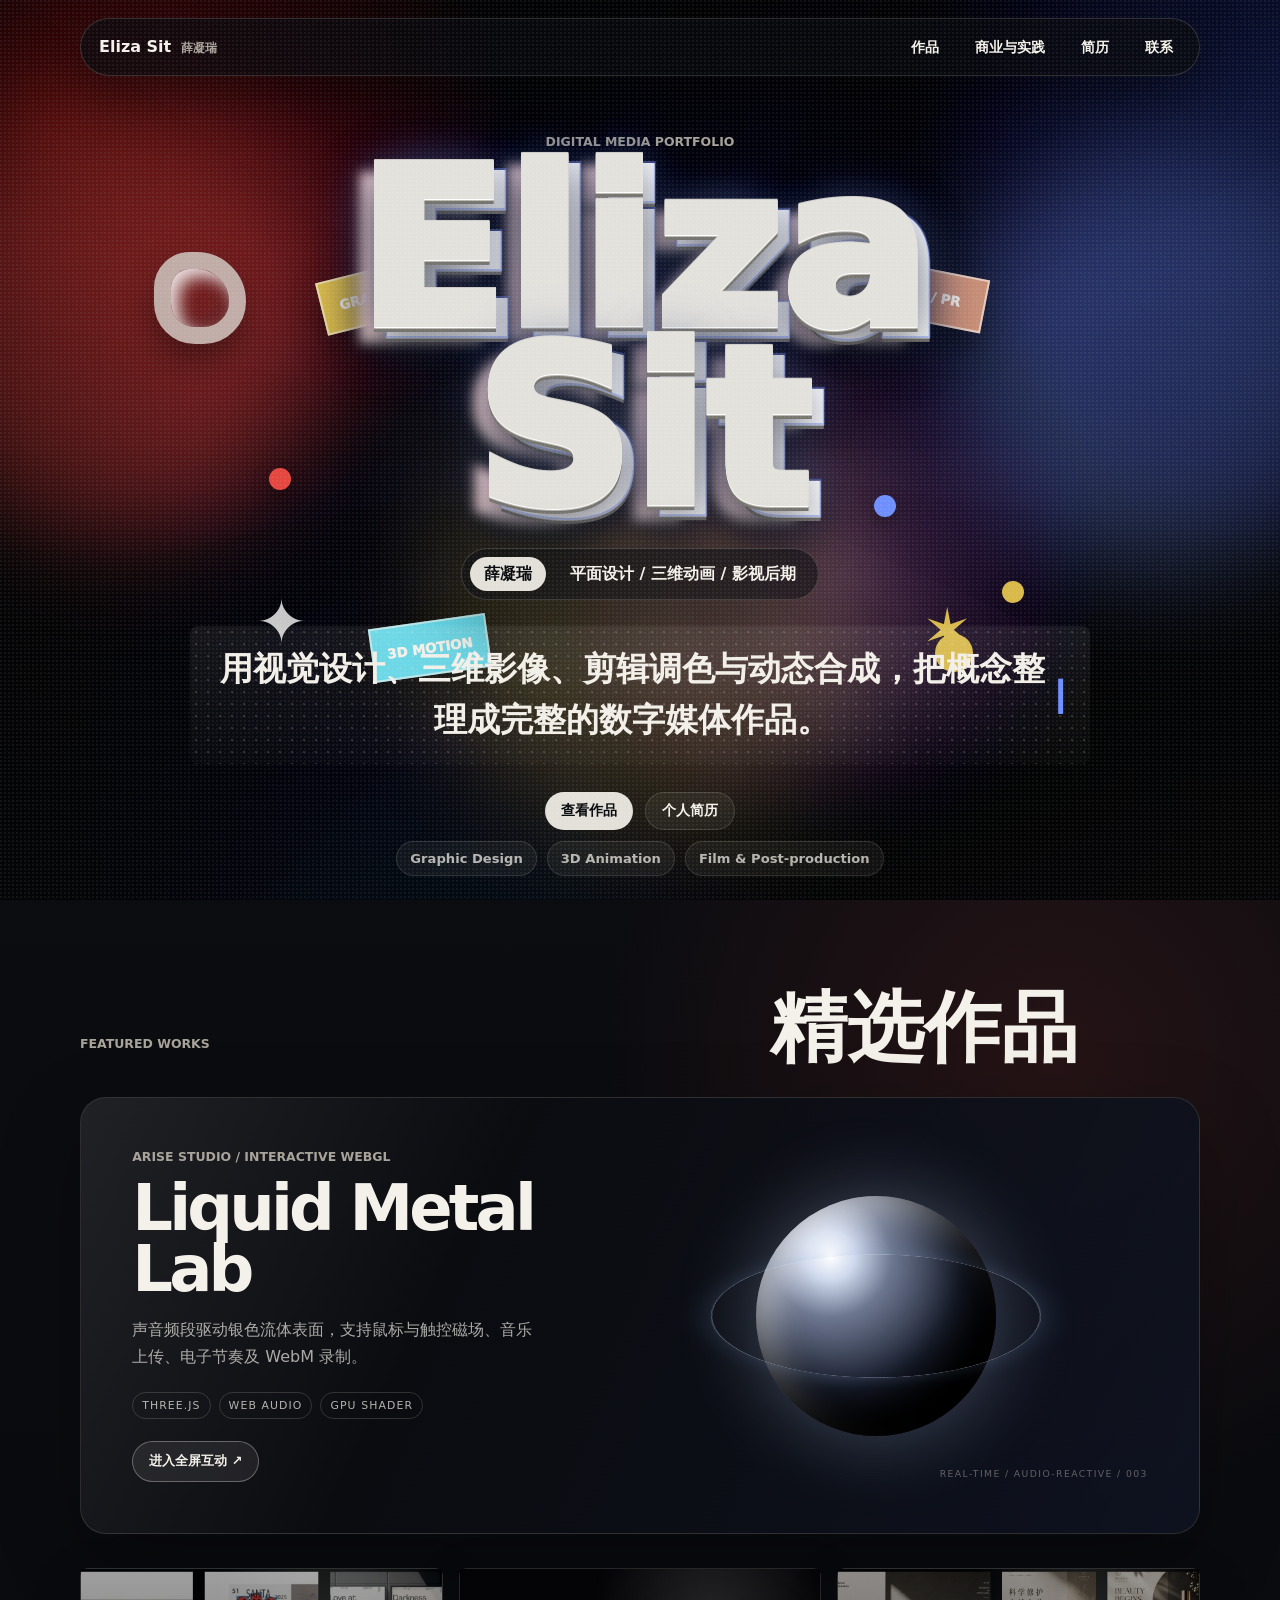
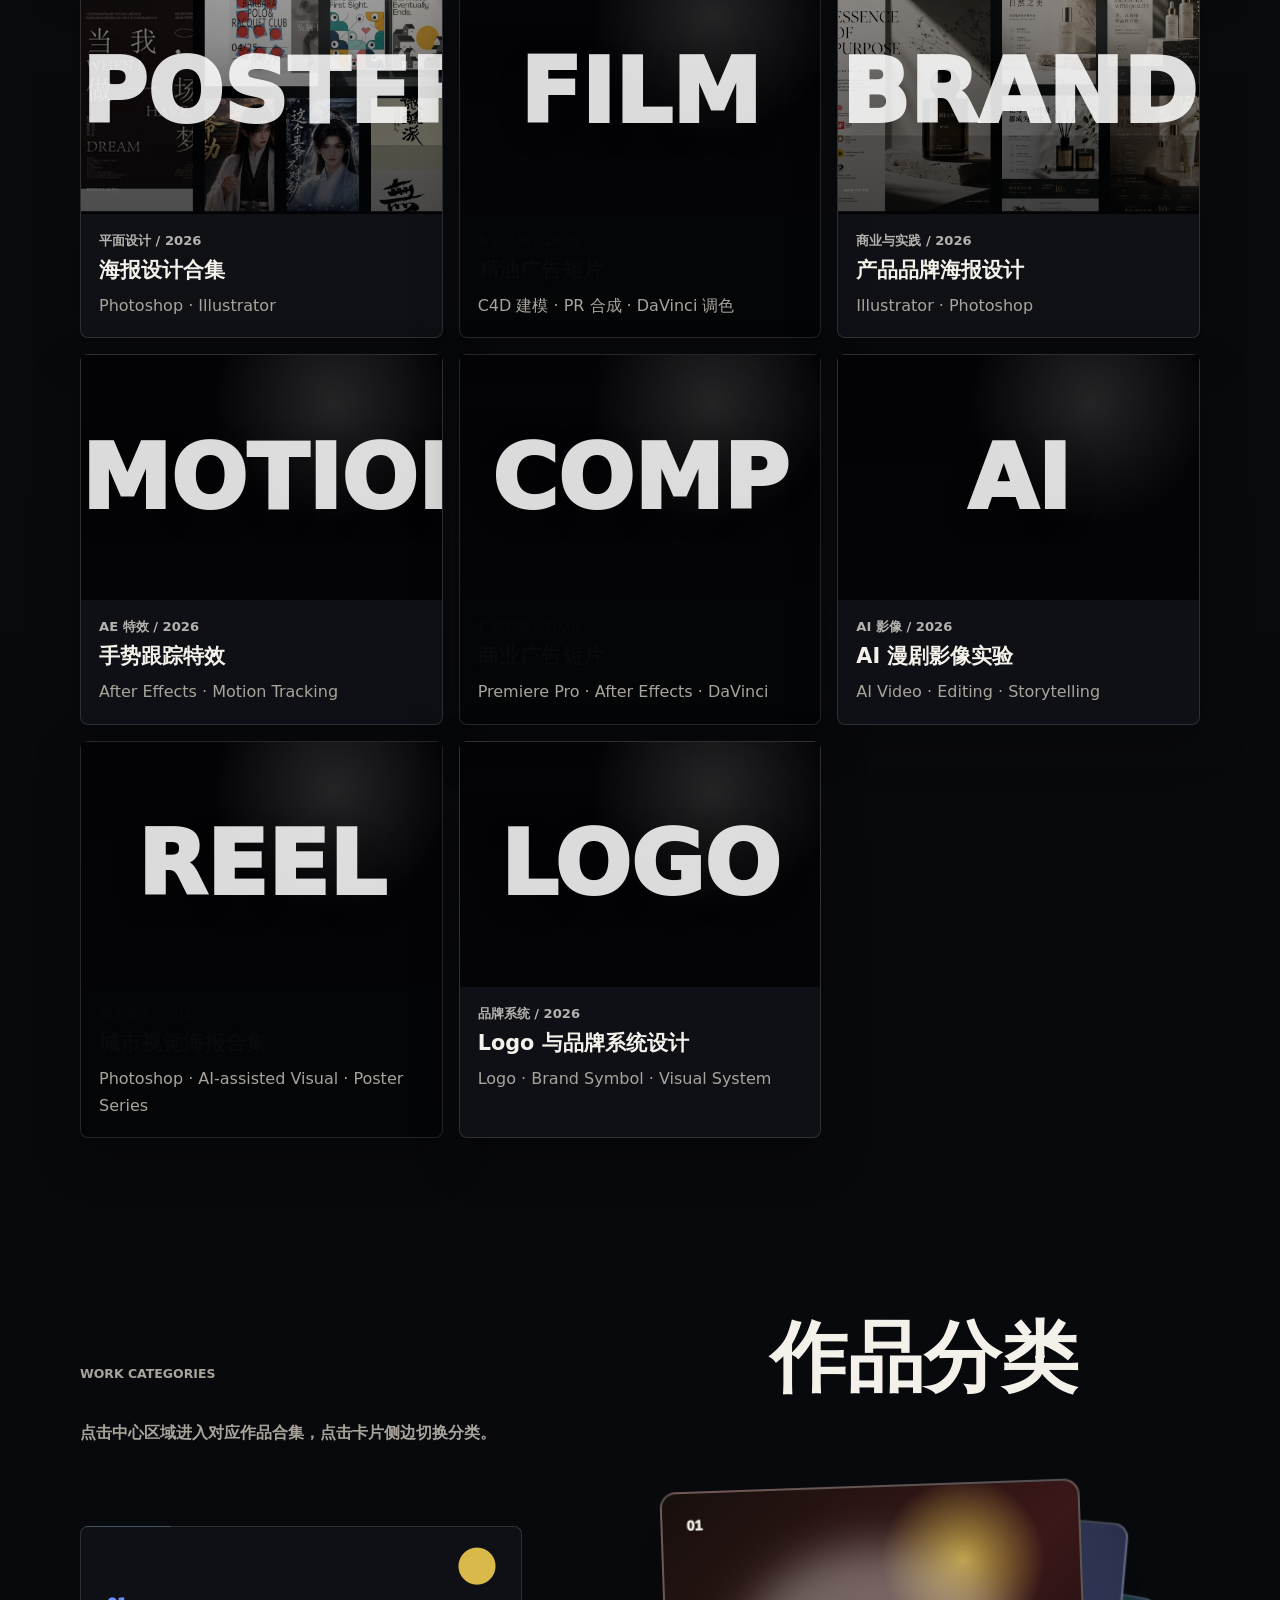
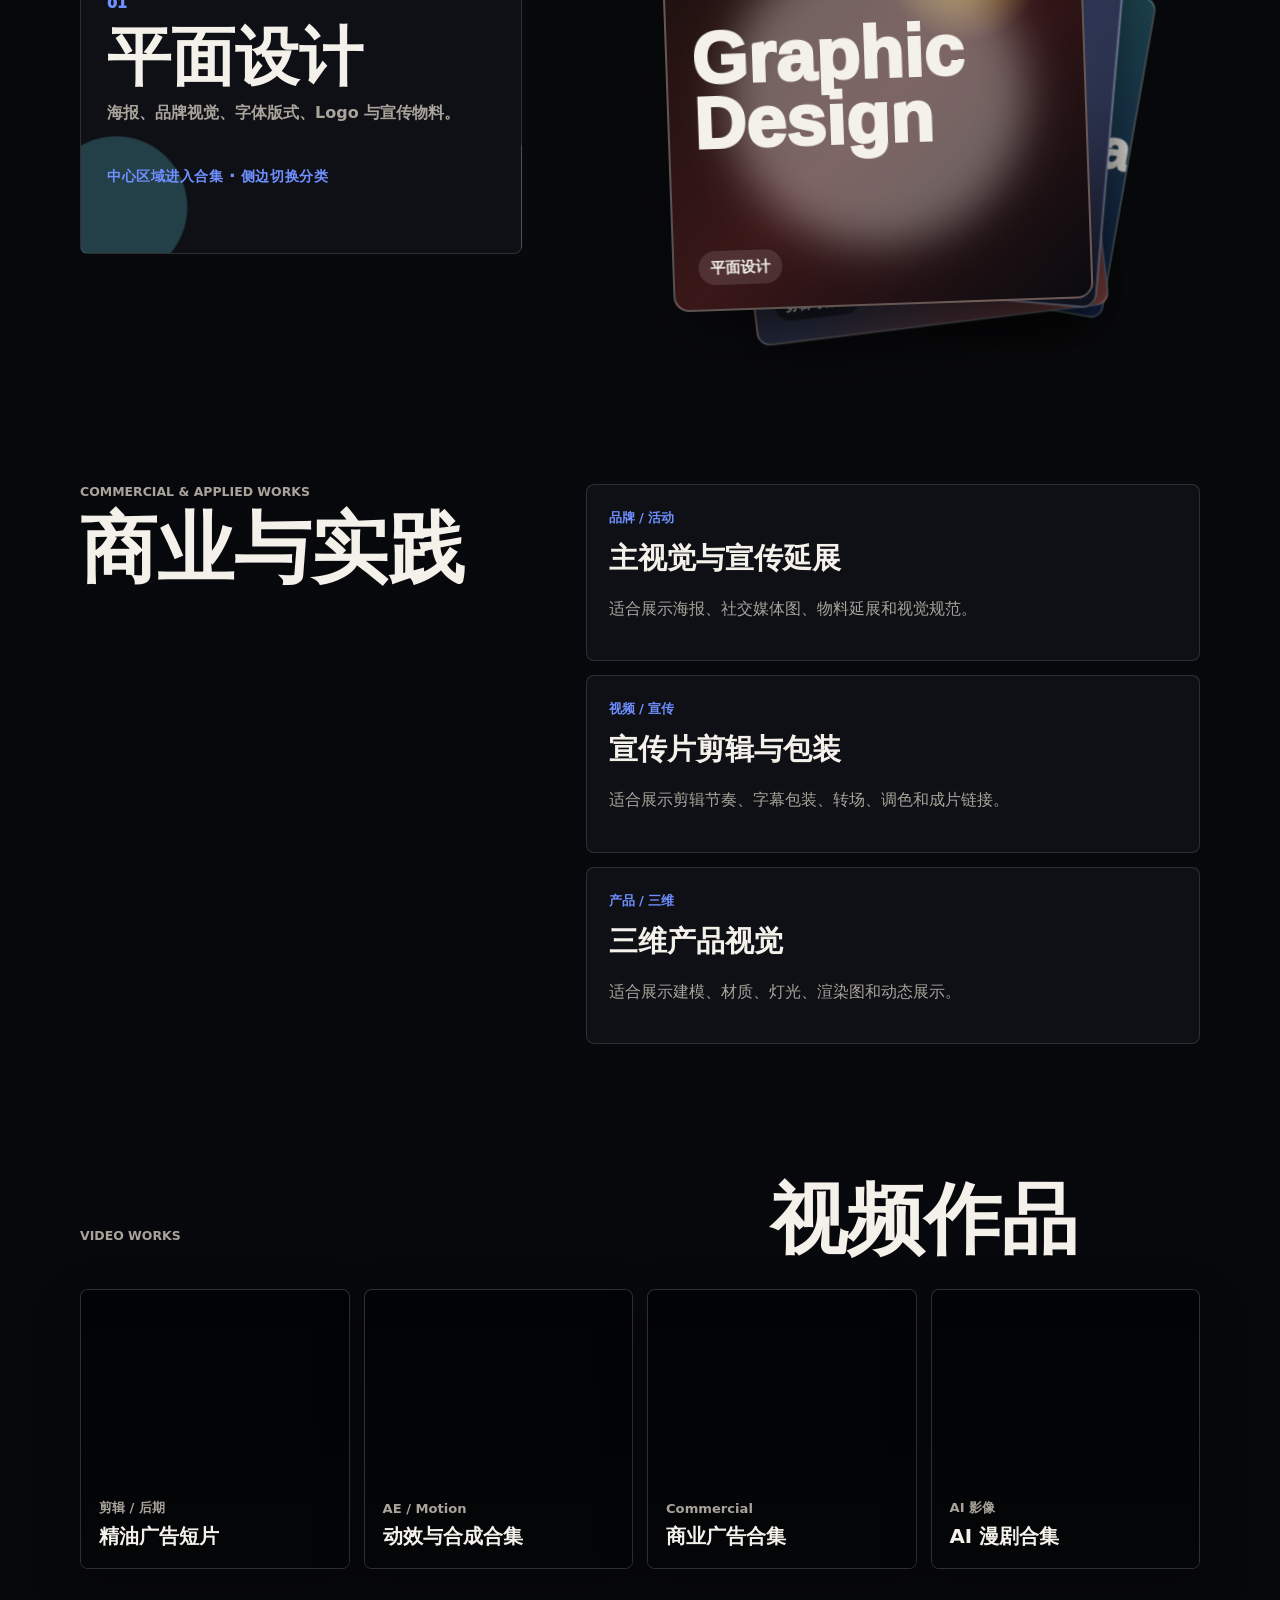
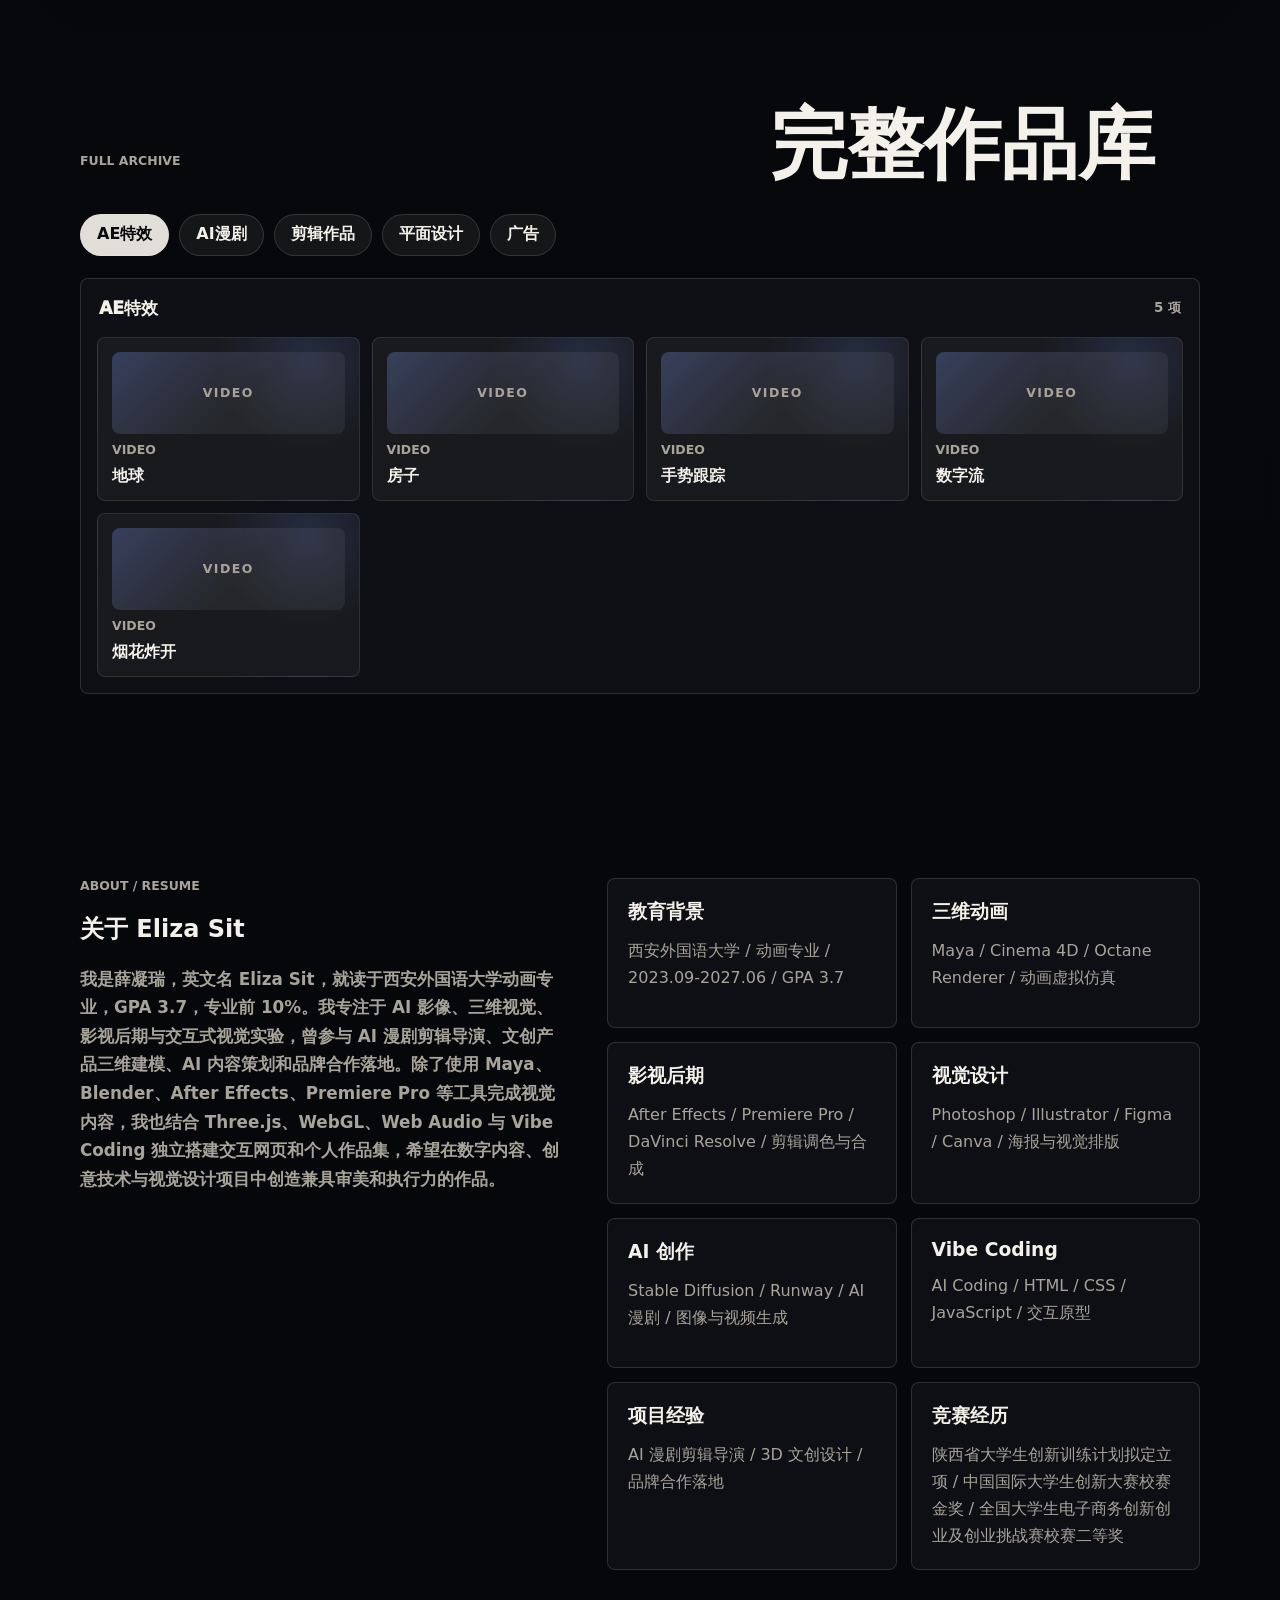
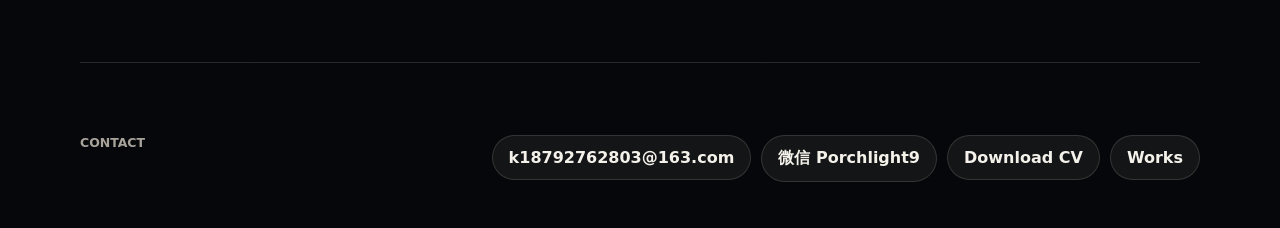
==== index.html @ 0b318598 "Upload original portfolio website" ====
<!doctype html>
<html lang="zh-CN">
  <head>
    <meta charset="UTF-8" />
    <meta name="viewport" content="width=device-width, initial-scale=1.0" />
    <title>Eliza Sit | 薛凝瑞作品集</title>
    <meta
      name="description"
      content="Eliza Sit 薛凝瑞的数字媒体作品集，涵盖平面设计、三维动画、影视制作与后期、商业与实践项目。"
    />
    <link rel="stylesheet" href="styles.css" />
  </head>
  <body>
    <div class="page-noise" aria-hidden="true"></div>
    <header class="site-header">
      <a class="brand" href="#top" aria-label="Eliza Sit 首页">
        <span>Eliza Sit</span>
        <small>薛凝瑞</small>
      </a>
      <nav class="site-nav" aria-label="主导航">
        <a href="#works">作品</a>
        <a href="#practice">商业与实践</a>
        <a href="#resume">简历</a>
        <a href="#contact">联系</a>
      </nav>
    </header>

    <main id="top">
      <section class="hero" aria-labelledby="hero-title">
        <div class="hero-bg" aria-hidden="true">
          <div class="grainient-cover"></div>
          <span class="blur-ball ball-a"></span>
          <span class="blur-ball ball-b"></span>
          <span class="blur-ball ball-c"></span>
        </div>

        <div class="hero-copy">
          <p class="eyebrow">Digital Media Portfolio</p>
          <h1 id="hero-title" class="floating-name" data-text="Eliza Sit">Eliza Sit</h1>
          <div class="name-strip">
            <span>薛凝瑞</span>
            <span>平面设计 / 三维动画 / 影视后期</span>
          </div>
          <div
            class="hero-statement text-type"
            data-text="用视觉设计、三维影像、剪辑调色与动态合成，把概念整理成完整的数字媒体作品。"
            aria-label="用视觉设计、三维影像、剪辑调色与动态合成，把概念整理成完整的数字媒体作品。"
          >
            <span class="text-type__content"></span>
            <span class="text-type__cursor" aria-hidden="true">|</span>
          </div>
          <div class="hero-actions">
            <a class="button primary" href="#works">查看作品</a>
            <a class="button ghost" href="#resume">个人简历</a>
          </div>
        </div>

        <div class="sticker-stage" aria-hidden="true">
          <span class="sticker sticker-card sticker-yellow">GRAPHIC</span>
          <span class="sticker sticker-card sticker-peach">AE / PR</span>
          <span class="sticker sticker-card sticker-cyan">3D MOTION</span>
          <span class="sticker dot dot-red"></span>
          <span class="sticker dot dot-blue"></span>
          <span class="sticker dot dot-yellow"></span>
          <span class="sticker star star-one">✦</span>
          <span class="sticker star star-two">✶</span>
          <span class="sticker chrome-loop"></span>
        </div>

        <div class="hero-meta">
          <span>Graphic Design</span>
          <span>3D Animation</span>
          <span>Film & Post-production</span>
        </div>
      </section>

      <section class="section featured" id="works" aria-labelledby="featured-title">
        <div class="section-heading">
          <p class="eyebrow">Featured Works</p>
          <h2 id="featured-title">精选作品</h2>
        </div>

        <article class="liquid-metal-showcase" data-preview-type="iframe" data-preview-src="assets/experiments/arise-liquid-metal-v03-audio-fixed.html" data-preview-title="Liquid Metal Lab · 液态金属动态实验">
          <div class="liquid-metal-copy">
            <p class="eyebrow">Arise Studio / Interactive WebGL</p>
            <h3>Liquid Metal Lab</h3>
            <p>声音频段驱动银色流体表面，支持鼠标与触控磁场、音乐上传、电子节奏及 WebM 录制。</p>
            <div class="liquid-metal-tags"><span>Three.js</span><span>Web Audio</span><span>GPU Shader</span></div>
            <button type="button">进入全屏互动 <span aria-hidden="true">↗</span></button>
          </div>
          <div class="liquid-metal-art" aria-hidden="true">
            <span class="liquid-metal-orb"></span>
            <span class="liquid-metal-ring"></span>
            <small>REAL-TIME / AUDIO-REACTIVE / 003</small>
          </div>
        </article>

        <div class="work-grid">
          <article class="work-card" data-preview-type="collection" data-collection="posterHighlights" data-preview-title="海报设计合集">
            <div class="work-visual visual-poster project-shot">
              <img src="assets/works/featured-poster-mosaic.webp" alt="海报设计合集作品封面" loading="lazy" decoding="async" />
              <span>POSTER</span>
            </div>
            <div class="work-info">
              <p>平面设计 / 2026</p>
              <h3>海报设计合集</h3>
              <span>Photoshop · Illustrator</span>
            </div>
          </article>

          <article class="work-card dark" data-preview-type="collection" data-collection="editing" data-preview-title="剪辑作品合集">
            <div class="work-visual visual-film project-shot">
              <video data-src="assets/works/essential-oil-ad.mp4" muted loop playsinline preload="none"></video>
              <span>FILM</span>
            </div>
            <div class="work-info">
              <p>影视后期 / 2026</p>
              <h3>精油广告短片</h3>
              <span>C4D 建模 · PR 合成 · DaVinci 调色</span>
            </div>
          </article>

          <article class="work-card" data-preview-type="collection" data-collection="brandPosterHighlights" data-preview-title="产品品牌海报设计">
            <div class="work-visual visual-brand project-shot">
              <img src="assets/works/featured-brand-mosaic.webp" alt="产品品牌海报作品封面" loading="lazy" decoding="async" />
              <span>BRAND</span>
            </div>
            <div class="work-info">
              <p>商业与实践 / 2026</p>
              <h3>产品品牌海报设计</h3>
              <span>Illustrator · Photoshop</span>
            </div>
          </article>

          <article class="work-card" data-preview-type="collection" data-collection="ae" data-preview-title="AE 特效合集">
            <div class="work-visual visual-motion project-shot">
              <video data-src="assets/works/ae-tracking.mp4" muted loop playsinline preload="none"></video>
              <span>MOTION</span>
            </div>
            <div class="work-info">
              <p>AE 特效 / 2026</p>
              <h3>手势跟踪特效</h3>
              <span>After Effects · Motion Tracking</span>
            </div>
          </article>

          <article class="work-card dark" data-preview-type="collection" data-collection="commercial" data-preview-title="广告视频合集">
            <div class="work-visual visual-comp project-shot">
              <video data-src="assets/works/commercial-candle.mp4" data-load="hover" muted loop playsinline preload="none"></video>
              <span>COMP</span>
            </div>
            <div class="work-info">
              <p>广告视频 / 2026</p>
              <h3>商业广告短片</h3>
              <span>Premiere Pro · After Effects · DaVinci</span>
            </div>
          </article>

          <article class="work-card" data-preview-type="collection" data-collection="aiDrama" data-preview-title="AI 漫剧合集">
            <div class="work-visual visual-ai project-shot">
              <video data-src="assets/works/ai-drama-cat.mp4" data-load="hover" muted loop playsinline preload="none"></video>
              <span>AI</span>
            </div>
            <div class="work-info">
              <p>AI 影像 / 2026</p>
              <h3>AI 漫剧影像实验</h3>
              <span>AI Video · Editing · Storytelling</span>
            </div>
          </article>

          <article class="work-card dark" data-preview-type="collection" data-collection="cityPosterHighlights" data-preview-title="城市视觉海报合集">
            <div class="work-visual visual-showreel project-shot">
              <img src="assets/works/featured-city-mosaic.webp" alt="城市视觉海报作品封面" loading="lazy" decoding="async" />
              <span>REEL</span>
            </div>
            <div class="work-info">
              <p>城市视觉 / 2026</p>
              <h3>城市视觉海报合集</h3>
              <span>Photoshop · AI-assisted Visual · Poster Series</span>
            </div>
          </article>

          <article class="work-card" data-preview-type="collection" data-collection="logoBrandHighlights" data-preview-title="Logo 与品牌系统设计">
            <div class="work-visual visual-code project-shot">
              <img src="assets/works/featured-logo-mosaic.webp" alt="Logo 与品牌系统设计作品封面" loading="lazy" decoding="async" />
              <span>LOGO</span>
            </div>
            <div class="work-info">
              <p>品牌系统 / 2026</p>
              <h3>Logo 与品牌系统设计</h3>
              <span>Logo · Brand Symbol · Visual System</span>
            </div>
          </article>
        </div>
      </section>

      <section class="section categories stack-section" aria-labelledby="category-title">
        <div class="section-heading stack-heading">
          <p class="eyebrow">Work Categories</p>
          <h2 id="category-title">作品分类</h2>
          <p>点击中心区域进入对应作品合集，点击卡片侧边切换分类。</p>
        </div>

        <div class="category-stack-wrap">
          <div class="category-copy" aria-live="polite">
            <span id="category-index">01</span>
            <h3 id="category-name">平面设计</h3>
            <p id="category-desc">海报、品牌视觉、字体版式、宣传物料。</p>
            <span class="category-action-note">中心区域进入合集 · 侧边切换分类</span>
          </div>

          <div class="stack-container" aria-label="作品分类卡片，点击切换">
            <button class="stack-card stack-graphic is-top" type="button" data-index="0">
              <span>01</span>
              <strong>Graphic Design</strong>
              <small>平面设计</small>
            </button>
            <button class="stack-card stack-3d" type="button" data-index="1">
              <span>02</span>
              <strong>AI Drama</strong>
              <small>AI 漫剧</small>
            </button>
            <button class="stack-card stack-film" type="button" data-index="2">
              <span>03</span>
              <strong>Editing & AE</strong>
              <small>剪辑与特效</small>
            </button>
            <button class="stack-card stack-integrated" type="button" data-index="3">
              <span>04</span>
              <strong>Commercial</strong>
              <small>广告视频</small>
            </button>
          </div>
        </div>
      </section>

      <section class="section split-section" id="practice" aria-labelledby="practice-title">
        <div class="section-heading sticky-heading">
          <p class="eyebrow">Commercial & Applied Works</p>
          <h2 id="practice-title">商业与实践</h2>
        </div>

        <div class="timeline">
          <article>
            <span>品牌 / 活动</span>
            <h3>主视觉与宣传延展</h3>
            <p>适合展示海报、社交媒体图、物料延展和视觉规范。</p>
          </article>
          <article>
            <span>视频 / 宣传</span>
            <h3>宣传片剪辑与包装</h3>
            <p>适合展示剪辑节奏、字幕包装、转场、调色和成片链接。</p>
          </article>
          <article>
            <span>产品 / 三维</span>
            <h3>三维产品视觉</h3>
            <p>适合展示建模、材质、灯光、渲染图和动态展示。</p>
          </article>
        </div>
      </section>

      <section class="section video-works" aria-labelledby="video-title">
        <div class="section-heading">
          <p class="eyebrow">Video Works</p>
          <h2 id="video-title">视频作品</h2>
        </div>

        <div class="video-grid">
          <article class="video-card" data-preview-type="collection" data-collection="editing" data-preview-title="剪辑作品合集">
            <video data-src="assets/works/essential-oil-ad.mp4" muted loop playsinline preload="none"></video>
            <div>
              <span>剪辑 / 后期</span>
              <h3>精油广告短片</h3>
            </div>
          </article>
          <article class="video-card" data-preview-type="collection" data-collection="ae" data-preview-title="AE 特效合集">
            <video data-src="assets/works/ae-tracking.mp4" muted loop playsinline preload="none"></video>
            <div>
              <span>AE / Motion</span>
              <h3>动效与合成合集</h3>
            </div>
          </article>
          <article class="video-card" data-preview-type="collection" data-collection="commercial" data-preview-title="广告视频合集">
            <video data-src="assets/works/commercial-candle.mp4" data-load="hover" muted loop playsinline preload="none"></video>
            <div>
              <span>Commercial</span>
              <h3>商业广告合集</h3>
            </div>
          </article>
          <article class="video-card" data-preview-type="collection" data-collection="aiDrama" data-preview-title="AI 漫剧合集">
            <video data-src="assets/works/ai-drama-cat.mp4" data-load="hover" muted loop playsinline preload="none"></video>
            <div>
              <span>AI 影像</span>
              <h3>AI 漫剧合集</h3>
            </div>
          </article>
        </div>
      </section>

      <section class="section library-section" id="library" aria-labelledby="library-title">
        <div class="section-heading">
          <p class="eyebrow">Full Archive</p>
          <h2 id="library-title">完整作品库</h2>
        </div>

        <div class="library-tabs" aria-label="作品库分类"></div>
        <div class="library-groups"></div>
      </section>

      <section class="section about-resume" id="resume" aria-labelledby="resume-title">
        <div>
          <p class="eyebrow">About / Resume</p>
          <h2 id="resume-title">关于 Eliza Sit</h2>
          <p class="about-text">
            我是薛凝瑞，英文名 Eliza Sit，就读于西安外国语大学动画专业，GPA 3.7，专业前 10%。我专注于 AI 影像、三维视觉、影视后期与交互式视觉实验，曾参与 AI 漫剧剪辑导演、文创产品三维建模、AI 内容策划和品牌合作落地。除了使用 Maya、Blender、After Effects、Premiere Pro 等工具完成视觉内容，我也结合 Three.js、WebGL、Web Audio 与 Vibe Coding 独立搭建交互网页和个人作品集，希望在数字内容、创意技术与视觉设计项目中创造兼具审美和执行力的作品。
          </p>
        </div>

        <div class="skill-board">
          <div>
            <h3>教育背景</h3>
            <p>西安外国语大学 / 动画专业 / 2023.09-2027.06 / GPA 3.7</p>
          </div>
          <div>
            <h3>三维动画</h3>
            <p>Maya / Cinema 4D / Octane Renderer / 动画虚拟仿真</p>
          </div>
          <div>
            <h3>影视后期</h3>
            <p>After Effects / Premiere Pro / DaVinci Resolve / 剪辑调色与合成</p>
          </div>
          <div>
            <h3>视觉设计</h3>
            <p>Photoshop / Illustrator / Figma / Canva / 海报与视觉排版</p>
          </div>
          <div>
            <h3>AI 创作</h3>
            <p>Stable Diffusion / Runway / AI 漫剧 / 图像与视频生成</p>
          </div>
          <div>
            <h3>Vibe Coding</h3>
            <p>AI Coding / HTML / CSS / JavaScript / 交互原型</p>
          </div>
          <div>
            <h3>项目经验</h3>
            <p>AI 漫剧剪辑导演 / 3D 文创设计 / 品牌合作落地</p>
          </div>
          <div>
            <h3>竞赛经历</h3>
            <p>陕西省大学生创新训练计划拟定立项 / 中国国际大学生创新大赛校赛金奖 / 全国大学生电子商务创新创业及创业挑战赛校赛二等奖</p>
          </div>
        </div>
      </section>
    </main>

    <footer class="site-footer" id="contact">
      <div>
        <p class="eyebrow">Contact</p>
      </div>
      <div class="footer-links">
        <a href="mailto:k18792762803@163.com">k18792762803@163.com</a>
        <a href="javascript:void(0)" aria-label="微信号 Porchlight9">微信 Porchlight9</a>
        <a href="薛凝瑞-新版简历-2026.pdf" target="_blank" rel="noopener">Download CV</a>
        <a href="#works">Works</a>
      </div>
    </footer>

    <div class="preview-modal" aria-hidden="true">
      <button class="preview-close" type="button" aria-label="关闭预览">×</button>
      <div class="preview-shell">
        <div class="preview-heading"><h2 class="preview-title"></h2><button class="preview-fullscreen" type="button" hidden>全屏互动</button></div>
        <div class="preview-body"></div>
      </div>
    </div>

    <script src="assets/works-library.js?v=20261014-5"></script>
    <script src="assets/components/liquid-metal-lab.js?v=20261015-1"></script>
    <script src="assets/graphic-library.js?v=20261014-5"></script>
    <script src="script.js?v=20261014-5"></script>
  </body>
</html>
---- styles.css ----
:root {
  --paper: #090a0d;
  --paper-soft: #12141a;
  --ink: #f4f1ea;
  --muted: #a9a49b;
  --line: rgba(244, 241, 234, 0.14);
  --red: #e4473f;
  --blue: #6f8fff;
  --yellow: #d8b94a;
  --cyan: #64d6e6;
  --peach: #c88f78;
  --dark: #050608;
  --radius: 8px;
  --panel: rgba(18, 20, 26, 0.72);
  --panel-strong: rgba(24, 27, 35, 0.92);
  --silver: #d8d5cf;
  --shadow: 0 24px 70px rgba(0, 0, 0, 0.42);
}

* {
  box-sizing: border-box;
}

html {
  scroll-behavior: smooth;
}

body {
  margin: 0;
  background:
    radial-gradient(circle at 20% 0%, rgba(111, 143, 255, 0.16), transparent 32rem),
    radial-gradient(circle at 82% 16%, rgba(228, 71, 63, 0.12), transparent 28rem),
    linear-gradient(180deg, #0d0e12 0%, #08090c 42%, #06070a 100%);
  color: var(--ink);
  font-family:
    Inter, ui-sans-serif, system-ui, -apple-system, BlinkMacSystemFont, "Segoe UI",
    "PingFang SC", "Microsoft YaHei", sans-serif;
  overflow-x: hidden;
}

a {
  color: inherit;
  text-decoration: none;
}

.page-noise {
  position: fixed;
  inset: 0;
  z-index: 50;
  pointer-events: none;
  opacity: 0.13;
  background-image:
    radial-gradient(circle at 20% 20%, rgba(255, 255, 255, 0.45) 0 1px, transparent 1px),
    radial-gradient(circle at 80% 30%, rgba(255, 255, 255, 0.16) 0 1px, transparent 1px);
  background-size: 4px 4px, 7px 7px;
  mix-blend-mode: screen;
}

.site-header {
  position: fixed;
  top: 18px;
  left: 50%;
  z-index: 40;
  display: flex;
  width: min(1120px, calc(100% - 32px));
  height: 58px;
  align-items: center;
  justify-content: space-between;
  padding: 8px 10px 8px 18px;
  border: 1px solid rgba(244, 241, 234, 0.16);
  border-radius: 999px;
  background: rgba(10, 11, 15, 0.74);
  box-shadow: 0 16px 52px rgba(0, 0, 0, 0.42);
  backdrop-filter: blur(18px);
  transform: translateX(-50%);
}

.brand {
  display: flex;
  align-items: baseline;
  gap: 10px;
  font-weight: 900;
}

.brand span {
  font-size: 1rem;
}

.brand small {
  color: var(--muted);
  font-size: 0.76rem;
  font-weight: 700;
}

.site-nav {
  display: flex;
  gap: 4px;
  align-items: center;
}

.site-nav a,
.button {
  border-radius: 999px;
  min-height: 38px;
  display: inline-flex;
  align-items: center;
  justify-content: center;
  padding: 0 16px;
  font-size: 0.9rem;
  font-weight: 800;
  transition:
    transform 180ms ease,
    background 180ms ease,
    color 180ms ease;
}

.site-nav a:hover {
  background: rgba(244, 241, 234, 0.92);
  color: #08090c;
  transform: translateY(-1px);
}

.hero {
  --grain-x: 50%;
  --grain-y: 50%;
  position: relative;
  min-height: 100svh;
  display: grid;
  place-items: center;
  padding: 128px 24px 64px;
  isolation: isolate;
}

.hero-bg {
  position: absolute;
  inset: 0;
  overflow: hidden;
  z-index: -2;
  background:
    radial-gradient(circle at 50% 44%, rgba(244, 241, 234, 0.1), transparent 30%),
    linear-gradient(115deg, rgba(18, 20, 26, 0.86), rgba(6, 7, 10, 0.96)),
    radial-gradient(circle at 50% 52%, rgba(111, 143, 255, 0.18), transparent 36%);
}

.hero-bg::after {
  content: "";
  position: absolute;
  inset: 0;
  z-index: 1;
  pointer-events: none;
  background:
    radial-gradient(circle at var(--grain-x) var(--grain-y), rgba(244, 241, 234, 0.12), transparent 18rem),
    radial-gradient(ellipse at center, transparent 0 48%, rgba(5, 6, 8, 0.62) 100%),
    linear-gradient(180deg, rgba(5, 6, 8, 0.08), rgba(5, 6, 8, 0.36));
}

.grainient-cover {
  position: absolute;
  inset: -24%;
  opacity: 0.86;
  filter: saturate(1.18) contrast(1.25);
  background:
    radial-gradient(circle at var(--grain-x) var(--grain-y), rgba(244, 159, 252, 0.34), transparent 20%),
    radial-gradient(circle at 18% 24%, rgba(228, 71, 63, 0.66), transparent 24%),
    radial-gradient(circle at 82% 18%, rgba(111, 143, 255, 0.72), transparent 26%),
    radial-gradient(circle at 66% 78%, rgba(216, 185, 74, 0.36), transparent 24%),
    radial-gradient(circle at 30% 82%, rgba(100, 214, 230, 0.3), transparent 22%),
    linear-gradient(135deg, #050608 0%, #17101f 42%, #070910 100%);
  background-size: 120% 120%, 105% 105%, 115% 115%, 130% 130%, 125% 125%, 100% 100%;
  animation: grainientFlow 14s ease-in-out infinite alternate;
}

.grainient-cover::before,
.grainient-cover::after {
  content: "";
  position: absolute;
  inset: 0;
  pointer-events: none;
}

.grainient-cover::before {
  background:
    conic-gradient(from 120deg at 50% 52%, transparent 0 10%, rgba(244, 241, 234, 0.14) 16%, transparent 30% 100%),
    repeating-conic-gradient(from 18deg at 50% 50%, rgba(255, 255, 255, 0.05) 0deg 8deg, transparent 10deg 24deg),
    radial-gradient(ellipse at 50% 50%, transparent 0 34%, rgba(0, 0, 0, 0.58) 74%);
  mix-blend-mode: soft-light;
  animation: grainientWarp 18s linear infinite;
}

.grainient-cover::after {
  opacity: 0.16;
  background-image:
    radial-gradient(circle, rgba(255, 255, 255, 0.9) 0 0.7px, transparent 0.8px),
    radial-gradient(circle, rgba(0, 0, 0, 0.9) 0 0.8px, transparent 0.9px);
  background-size: 3px 3px, 5px 5px;
  mix-blend-mode: overlay;
  animation: grainShift 900ms steps(2, end) infinite;
}

.blur-ball {
  position: absolute;
  width: 34vw;
  aspect-ratio: 1;
  border-radius: 50%;
  filter: blur(54px);
  opacity: 0.58;
}

.ball-a {
  left: -8vw;
  top: 12vh;
  background: rgba(228, 71, 63, 0.78);
}

.ball-b {
  right: -8vw;
  top: 16vh;
  background: rgba(111, 143, 255, 0.72);
}

.ball-c {
  left: 34vw;
  bottom: 5vh;
  background: rgba(216, 185, 74, 0.5);
}

.hero-copy {
  position: relative;
  z-index: 2;
  width: min(980px, 100%);
  text-align: center;
}

.eyebrow {
  margin: 0 0 14px;
  color: var(--muted);
  font-size: 0.78rem;
  font-weight: 900;
  letter-spacing: 0;
  text-transform: uppercase;
}

.floating-name {
  position: relative;
  margin: 0;
  font-size: clamp(4.5rem, 17vw, 13.8rem);
  line-height: 0.82;
  font-weight: 950;
  letter-spacing: 0;
  color: rgba(224, 222, 216, 0.9);
  text-shadow:
    0 1px 0 #ffffff,
    0 2px 0 #bbb8b2,
    0 5px 0 #777570,
    0 18px 48px rgba(0, 0, 0, 0.55),
    0 0 52px rgba(111, 143, 255, 0.22);
  transform-style: preserve-3d;
  animation: floatName 5.8s ease-in-out infinite;
}

.floating-name::before,
.floating-name::after {
  content: attr(data-text);
  position: absolute;
  inset: 0;
  pointer-events: none;
}

.floating-name::before {
  z-index: -1;
  color: transparent;
  -webkit-text-stroke: 2px rgba(111, 143, 255, 0.44);
  transform: translate3d(12px, 10px, -20px);
}

.floating-name::after {
  z-index: -2;
  color: rgba(228, 71, 63, 0.2);
  filter: blur(6px);
  transform: translate3d(-14px, 12px, -30px);
}

.name-strip {
  width: fit-content;
  max-width: 100%;
  margin: 28px auto 0;
  display: flex;
  flex-wrap: wrap;
  align-items: center;
  justify-content: center;
  gap: 10px;
  padding: 8px;
  border: 1px solid rgba(244, 241, 234, 0.16);
  border-radius: 999px;
  background: rgba(13, 15, 20, 0.62);
  box-shadow: var(--shadow);
  backdrop-filter: blur(18px);
}

.name-strip span {
  display: inline-flex;
  min-height: 34px;
  align-items: center;
  border-radius: 999px;
  padding: 0 14px;
  font-weight: 900;
}

.name-strip span:first-child {
  background: rgba(244, 241, 234, 0.92);
  color: #090a0d;
}

.hero-statement {
  position: relative;
  width: min(900px, 100%);
  min-height: 104px;
  margin: 26px auto 0;
  display: flex;
  align-items: center;
  justify-content: center;
  padding: 18px 24px;
  color: #f2efe8;
  font-size: clamp(1.35rem, 3vw, 2.05rem);
  line-height: 1.55;
  font-weight: 950;
  text-align: center;
  border-radius: 8px;
  background-image:
    radial-gradient(circle, rgba(244, 241, 234, 0.16) 1px, transparent 1px),
    linear-gradient(180deg, rgba(244, 241, 234, 0.08), rgba(244, 241, 234, 0.025));
  background-size: 12px 12px, 100% 100%;
  overflow: hidden;
}

.hero-statement::before {
  content: "";
  position: absolute;
  z-index: -1;
  border-radius: 50%;
}

.hero-statement::before {
  right: 13%;
  top: 8px;
  width: 38px;
  aspect-ratio: 1;
  background: var(--yellow);
}

.text-type__content {
  position: relative;
  z-index: 1;
}

.text-type__cursor {
  position: relative;
  z-index: 1;
  margin-left: 0.22rem;
  color: var(--blue);
  animation: cursorBlink 0.72s steps(2, start) infinite;
}

.hero-actions {
  display: flex;
  flex-wrap: wrap;
  gap: 12px;
  justify-content: center;
  margin-top: 28px;
}

.button.primary {
  background: rgba(244, 241, 234, 0.92);
  color: #090a0d;
}

.button.ghost {
  border: 1px solid var(--line);
  background: rgba(244, 241, 234, 0.06);
}

.button:hover {
  transform: translateY(-2px);
}

.sticker-stage {
  position: absolute;
  inset: 0;
  z-index: 1;
  pointer-events: none;
}

.sticker {
  position: absolute;
  animation: drift 7s ease-in-out infinite;
}

.sticker-card {
  display: inline-flex;
  align-items: center;
  justify-content: center;
  min-width: 104px;
  min-height: 54px;
  padding: 0 14px;
  border: 2px solid rgba(244, 241, 234, 0.62);
  box-shadow: 0 16px 34px rgba(0, 0, 0, 0.34);
  font-size: 0.83rem;
  font-weight: 950;
}

.sticker-yellow {
  left: 25%;
  top: 30%;
  background: var(--yellow);
  transform: rotate(-14deg);
}

.sticker-peach {
  right: 23%;
  top: 30%;
  background: var(--peach);
  transform: rotate(11deg);
  animation-delay: -1.4s;
}

.sticker-cyan {
  left: 29%;
  bottom: 25%;
  background: var(--cyan);
  transform: rotate(-8deg);
  animation-delay: -2.2s;
}

.dot {
  width: 22px;
  aspect-ratio: 1;
  border-radius: 50%;
  box-shadow: 0 8px 18px rgba(0, 0, 0, 0.34);
}

.dot-red {
  left: 21%;
  top: 52%;
  background: var(--red);
}

.dot-blue {
  right: 30%;
  top: 55%;
  background: var(--blue);
  animation-delay: -3s;
}

.dot-yellow {
  right: 20%;
  bottom: 33%;
  background: var(--yellow);
  animation-delay: -1s;
}

.star {
  font-size: 3.8rem;
  color: rgba(255, 255, 255, 0.78);
  text-shadow: 0 6px 18px rgba(0, 0, 0, 0.25);
}

.star-one {
  left: 20%;
  bottom: 27%;
}

.star-two {
  right: 24%;
  bottom: 26%;
  color: var(--yellow);
  animation-delay: -2s;
}

.chrome-loop {
  left: 12%;
  top: 28%;
  width: 92px;
  aspect-ratio: 1;
  border: 17px solid rgba(216, 213, 207, 0.78);
  border-radius: 42% 58% 50% 48%;
  box-shadow:
    inset 8px 8px 16px rgba(255, 255, 255, 0.84),
    inset -8px -8px 18px rgba(61, 61, 61, 0.18),
    0 18px 30px rgba(0, 0, 0, 0.36);
  animation-delay: -1.7s;
}

.hero-meta {
  position: absolute;
  left: 24px;
  right: 24px;
  bottom: 24px;
  display: flex;
  justify-content: center;
  gap: 10px;
  flex-wrap: wrap;
}

.hero-meta span {
  border: 1px solid rgba(244, 241, 234, 0.13);
  border-radius: 999px;
  padding: 9px 13px;
  background: rgba(244, 241, 234, 0.055);
  color: rgba(244, 241, 234, 0.72);
  font-size: 0.82rem;
  font-weight: 800;
}

.section {
  width: min(1120px, calc(100% - 32px));
  margin: 0 auto;
  padding: 92px 0;
}

.section-heading {
  display: grid;
  grid-template-columns: 1fr minmax(260px, 430px);
  gap: 24px;
  align-items: end;
  margin-bottom: 32px;
}

.section-heading.compact {
  display: block;
}

.section-heading h2,
.media-copy h2,
.site-footer h2 {
  margin: 0;
  font-size: clamp(2.2rem, 6vw, 5rem);
  line-height: 0.95;
  letter-spacing: 0;
}

.section-heading p:not(.eyebrow),
.media-copy p:not(.eyebrow),
.timeline p,
.about-text,
.category-copy p,
.work-info span,
.skill-board p {
  color: var(--muted);
  line-height: 1.7;
}

.section-heading p:not(.eyebrow) {
  margin: 0;
  font-weight: 650;
}

.liquid-metal-showcase {
  position: relative;
  min-height: 340px;
  margin: 28px 0 34px;
  padding: clamp(24px, 4vw, 54px);
  display: grid;
  grid-template-columns: minmax(0, 0.9fr) minmax(280px, 1.1fr);
  gap: 28px;
  overflow: hidden;
  border: 1px solid rgba(244, 241, 234, 0.16);
  border-radius: 26px;
  background: linear-gradient(120deg, rgba(14, 16, 21, 0.98), rgba(5, 6, 9, 0.92));
  box-shadow: 0 28px 80px rgba(0, 0, 0, 0.28);
  cursor: pointer;
}

.liquid-metal-showcase::before {
  content: "";
  position: absolute;
  inset: 0;
  pointer-events: none;
  background: linear-gradient(115deg, rgba(244, 241, 234, 0.08), transparent 34%, rgba(111, 143, 255, 0.09));
}

.liquid-metal-copy,
.liquid-metal-art {
  position: relative;
  z-index: 1;
}

.liquid-metal-copy {
  align-self: center;
  max-width: 470px;
}

.liquid-metal-copy h3 {
  margin: 12px 0 14px;
  color: var(--ink);
  font-size: clamp(2rem, 5vw, 4.8rem);
  line-height: 0.95;
  letter-spacing: -0.06em;
}

.liquid-metal-copy > p:not(.eyebrow) {
  max-width: 410px;
  color: rgba(244, 241, 234, 0.68);
  line-height: 1.7;
}

.liquid-metal-tags {
  display: flex;
  flex-wrap: wrap;
  gap: 8px;
  margin: 22px 0;
}

.liquid-metal-tags span {
  padding: 6px 9px;
  border: 1px solid rgba(244, 241, 234, 0.16);
  border-radius: 999px;
  color: rgba(244, 241, 234, 0.72);
  font-size: 0.68rem;
  letter-spacing: 0.1em;
  text-transform: uppercase;
}

.liquid-metal-copy button {
  border: 1px solid rgba(244, 241, 234, 0.32);
  border-radius: 999px;
  padding: 11px 16px;
  background: rgba(244, 241, 234, 0.08);
  color: var(--ink);
  font: inherit;
  font-size: 0.8rem;
  font-weight: 800;
  cursor: pointer;
}

.liquid-metal-showcase:hover .liquid-metal-copy button {
  background: rgba(214, 224, 244, 0.18);
  border-color: rgba(214, 224, 244, 0.62);
}

.liquid-metal-art {
  min-height: 260px;
  display: grid;
  place-items: center;
  isolation: isolate;
}

.liquid-metal-orb {
  width: min(27vw, 240px);
  aspect-ratio: 1;
  border-radius: 50%;
  background: radial-gradient(circle at 31% 25%, #fff, #cfd9ed 10%, #6d7790 25%, #1a2030 55%, #050608 72%);
  box-shadow: inset -25px -30px 50px #000, inset 18px 15px 32px #fff8, 0 0 80px #aabfe755;
  animation: liquid-metal-float 7s ease-in-out infinite;
}

.liquid-metal-ring {
  position: absolute;
  width: min(36vw, 330px);
  aspect-ratio: 1;
  border: 1px solid rgba(214, 224, 244, 0.42);
  border-radius: 50%;
  transform: rotateX(68deg) rotateZ(-18deg);
  box-shadow: 0 0 35px rgba(125, 164, 220, 0.2);
  animation: liquid-metal-ring 10s linear infinite;
}

.liquid-metal-art small {
  position: absolute;
  right: 0;
  bottom: 3px;
  color: rgba(244, 241, 234, 0.36);
  font-size: 0.58rem;
  letter-spacing: 0.15em;
}

@keyframes liquid-metal-float {
  0%, 100% { transform: translateY(8px) scale(0.98); }
  50% { transform: translateY(-12px) scale(1.02); }
}

@keyframes liquid-metal-ring {
  to { transform: rotateX(68deg) rotateZ(342deg); }
}

.work-grid {
  display: grid;
  grid-template-columns: repeat(3, minmax(0, 1fr));
  gap: 16px;
}

.work-card {
  --edge-proximity: 0;
  --cursor-angle: 45deg;
  --edge-sensitivity: 24;
  --color-sensitivity: 44;
  --cone-spread: 25;
  --glow-one: #c084fc;
  --glow-two: #f472b6;
  --glow-three: #38bdf8;
  min-height: 360px;
  border: 1px solid var(--line);
  border-radius: var(--radius);
  overflow: visible;
  background: var(--panel);
  box-shadow: 0 18px 48px rgba(0, 0, 0, 0.26);
  position: relative;
  isolation: isolate;
  transform: translate3d(0, 0, 0.01px);
  cursor: pointer;
  transition:
    transform 220ms ease,
    box-shadow 220ms ease;
}

.work-card:not([data-preview-src]) {
  cursor: default;
}

.work-card:nth-child(2n) {
  --glow-one: #6f8fff;
  --glow-two: #64d6e6;
  --glow-three: #d8b94a;
}

.work-card:nth-child(3n) {
  --glow-one: #e4473f;
  --glow-two: #d8b94a;
  --glow-three: #6f8fff;
}

.work-card:nth-child(4n) {
  --glow-one: #64d6e6;
  --glow-two: #c88f78;
  --glow-three: #f4f1ea;
}

.work-card::before,
.work-card::after {
  content: "";
  position: absolute;
  border-radius: inherit;
  pointer-events: none;
  transition: opacity 260ms ease;
}

.work-card::before {
  inset: -1px;
  z-index: -1;
  padding: 1px;
  background:
    radial-gradient(at 82% 18%, var(--glow-one) 0, transparent 52%),
    radial-gradient(at 12% 8%, var(--glow-two) 0, transparent 48%),
    radial-gradient(at 86% 84%, var(--glow-three) 0, transparent 48%),
    linear-gradient(135deg, var(--glow-one), var(--glow-two), var(--glow-three));
  -webkit-mask:
    linear-gradient(#000 0 0) content-box,
    linear-gradient(#000 0 0);
  -webkit-mask-composite: xor;
  mask:
    linear-gradient(#000 0 0) content-box,
    linear-gradient(#000 0 0);
  mask-composite: exclude;
  opacity: calc((var(--edge-proximity) - var(--color-sensitivity)) / (100 - var(--color-sensitivity)));
}

.work-card::after {
  inset: -28px;
  z-index: -2;
  background:
    radial-gradient(circle at 50% 50%, color-mix(in srgb, var(--glow-one) 56%, transparent), transparent 48%),
    radial-gradient(circle at 72% 30%, color-mix(in srgb, var(--glow-three) 42%, transparent), transparent 42%);
  filter: blur(18px);
  opacity: calc((var(--edge-proximity) - var(--edge-sensitivity)) / (100 - var(--edge-sensitivity)));
  mask-image: conic-gradient(
    from var(--cursor-angle) at center,
    black calc(var(--cone-spread) * 1%),
    transparent calc((var(--cone-spread) + 14) * 1%),
    transparent calc((100 - var(--cone-spread) - 14) * 1%),
    black calc((100 - var(--cone-spread)) * 1%)
  );
}

.work-card:not(:hover)::before,
.work-card:not(:hover)::after {
  opacity: 0;
  transition-duration: 620ms;
}

.work-card > * {
  position: relative;
  z-index: 1;
}

.work-card:hover {
  transform: translateY(-6px);
  box-shadow: var(--shadow);
}

.reveal {
  opacity: 0;
  transform: translateY(18px);
  transition:
    opacity 520ms ease,
    transform 520ms ease,
    box-shadow 220ms ease,
    background 220ms ease;
}

.reveal.is-visible {
  opacity: 1;
  transform: translateY(0);
}

.reveal.is-visible.work-card:hover {
  transform: translateY(-6px);
}

.work-card.large {
  grid-column: span 2;
}

.work-card.dark {
  background: rgba(5, 6, 8, 0.94);
  color: var(--paper);
}

.work-visual {
  position: relative;
  min-height: 245px;
  display: grid;
  place-items: center;
  overflow: hidden;
}

.work-visual img,
.work-visual video {
  position: absolute;
  inset: 0;
  z-index: 0;
  width: 100%;
  height: 100%;
  object-fit: cover;
  background: #08090c;
  filter: saturate(0.92) contrast(1.04) brightness(0.82);
  transition:
    transform 420ms ease,
    filter 420ms ease;
}

.work-card:hover .work-visual img,
.work-card:hover .work-visual video {
  transform: scale(1.045);
  filter: saturate(1) contrast(1.08) brightness(0.92);
}

.work-visual::before,
.work-visual::after {
  content: "";
  position: absolute;
  inset: 14%;
  border-radius: 50%;
  filter: blur(22px);
}

.work-visual::after {
  inset: auto;
  width: 64%;
  height: 42%;
  border-radius: 999px;
  background: rgba(244, 241, 234, 0.48);
  transform: rotate(-14deg);
}

.project-shot::before {
  inset: 0;
  z-index: 1;
  border-radius: 0;
  background:
    linear-gradient(180deg, rgba(5, 6, 8, 0.08), rgba(5, 6, 8, 0.48)),
    radial-gradient(circle at 70% 20%, rgba(244, 241, 234, 0.16), transparent 38%);
  filter: none;
}

.project-shot::after {
  display: none;
}

.work-visual span {
  position: relative;
  z-index: 2;
  color: rgba(255, 255, 255, 0.86);
  font-size: clamp(2.4rem, 7vw, 6.5rem);
  font-weight: 950;
  text-shadow: 0 10px 30px rgba(0, 0, 0, 0.18);
}

.visual-poster {
  background:
    radial-gradient(circle at 72% 18%, rgba(216, 185, 74, 0.82), transparent 18%),
    linear-gradient(135deg, #17100d, #3a1718 52%, #0a0b0f),
    repeating-linear-gradient(90deg, transparent 0 20px, rgba(244, 241, 234, 0.1) 20px 22px);
}

.visual-3d {
  background: radial-gradient(circle at 35% 30%, #d8d5cf, #4f5f9e 38%, #101424);
}

.visual-film {
  background: linear-gradient(135deg, #111, #29304b 55%, #8b3d37);
}

.visual-brand {
  background: linear-gradient(135deg, #111318, #164b56 46%, #10265f);
}

.visual-motion {
  background: linear-gradient(135deg, #2a1713, #5a4330 42%, #8f2f2a);
}

.visual-comp {
  background: radial-gradient(circle at 65% 24%, #ffffff, #30343e 34%, #0e0e10 70%);
}

.visual-ai {
  background:
    radial-gradient(circle at 72% 24%, rgba(216, 185, 74, 0.82), transparent 18%),
    linear-gradient(135deg, #101216, #203053 35%, #4a2524 72%, #111827);
}

.visual-showreel {
  background:
    linear-gradient(90deg, rgba(255, 255, 255, 0.1) 0 8px, transparent 8px 18px),
    linear-gradient(135deg, #0e0e10, #312846 45%, #ff3b30);
}

.visual-code {
  background:
    radial-gradient(circle at 28% 22%, rgba(244, 241, 234, 0.8), transparent 18%),
    linear-gradient(135deg, #11373d, #101318 42%, #6f5b1a);
}

.work-info {
  padding: 18px;
}

.work-info p {
  margin: 0 0 8px;
  color: inherit;
  opacity: 0.72;
  font-size: 0.82rem;
  font-weight: 850;
}

.work-info h3 {
  margin: 0 0 8px;
  font-size: 1.3rem;
  line-height: 1.25;
}

.stack-section {
  display: block;
}

.stack-heading {
  display: grid;
  margin-bottom: 34px;
}

.category-stack-wrap {
  display: grid;
  grid-template-columns: minmax(280px, 0.82fr) minmax(360px, 1.18fr);
  gap: 42px;
  align-items: center;
}

.category-copy {
  min-height: 328px;
  display: flex;
  flex-direction: column;
  justify-content: center;
  padding: 26px;
  border: 1px solid var(--line);
  border-radius: var(--radius);
  background:
    radial-gradient(circle at 90% 12%, var(--yellow) 0 18px, transparent 19px),
    radial-gradient(circle at 8% 86%, rgba(100, 214, 230, 0.24) 0 70px, transparent 72px),
    var(--panel);
}

.category-copy span {
  color: var(--blue);
  font-size: 0.9rem;
  font-weight: 950;
}

.category-copy h3 {
  margin: 16px 0 12px;
  font-size: clamp(2.1rem, 5vw, 4.8rem);
  line-height: 0.95;
}

.category-copy p {
  margin: 0 0 22px;
  max-width: 430px;
  font-weight: 700;
}

.stack-container {
  position: relative;
  width: min(420px, 100%);
  aspect-ratio: 1;
  justify-self: center;
  margin: 0 auto;
  perspective: 900px;
}

.stack-card {
  position: absolute;
  inset: 0;
  display: flex;
  flex-direction: column;
  align-items: flex-start;
  justify-content: space-between;
  overflow: hidden;
  padding: 24px;
  border: 2px solid rgba(244, 241, 234, 0.3);
  border-radius: 16px;
  color: var(--ink);
  text-align: left;
  cursor: pointer;
  box-shadow: 0 30px 72px rgba(0, 0, 0, 0.42);
  transform-origin: 86% 88%;
  transition:
    transform 420ms cubic-bezier(0.2, 0.8, 0.2, 1),
    z-index 0ms linear 210ms,
    filter 220ms ease;
}

.stack-card::before {
  content: "";
  position: absolute;
  inset: 14%;
  border-radius: 999px;
  background: rgba(244, 241, 234, 0.36);
  filter: blur(22px);
  transform: rotate(-18deg);
}

.stack-card span,
.stack-card strong,
.stack-card small {
  position: relative;
  z-index: 1;
}

.stack-card span {
  font-size: 0.9rem;
  font-weight: 950;
}

.stack-card strong {
  max-width: 92%;
  font-size: clamp(2.2rem, 7vw, 4.5rem);
  line-height: 0.9;
  font-weight: 950;
}

.stack-card small {
  min-height: 34px;
  display: inline-flex;
  align-items: center;
  padding: 0 12px;
  border-radius: 999px;
  background: rgba(5, 6, 8, 0.52);
  color: #f4f1ea;
  font-size: 0.92rem;
  font-weight: 900;
}

.stack-graphic {
  background:
    radial-gradient(circle at 72% 18%, rgba(216, 185, 74, 0.82), transparent 18%),
    linear-gradient(135deg, #17100d, #3a1718 52%, #0a0b0f),
    repeating-linear-gradient(90deg, transparent 0 20px, rgba(244, 241, 234, 0.1) 20px 22px);
  color: #f4f1ea;
}

.stack-3d {
  background: radial-gradient(circle at 35% 30%, #d8d5cf, #4f5f9e 38%, #101424);
}

.stack-film {
  background: linear-gradient(135deg, #111111, #29304b 55%, #8b3d37);
  color: var(--paper);
}

.stack-integrated {
  background: linear-gradient(135deg, #111318, #164b56 46%, #10265f);
  color: #f4f1ea;
}

.stack-graphic small,
.stack-integrated small {
  background: rgba(244, 241, 234, 0.12);
  color: #f4f1ea;
}

.stack-card[data-depth="0"] {
  z-index: 4;
  transform: translate3d(0, 0, 0) rotateZ(-2deg) scale(1);
}

.stack-card[data-depth="1"] {
  z-index: 3;
  transform: translate3d(18px, 14px, -30px) rotateZ(5deg) scale(0.95);
}

.stack-card[data-depth="2"] {
  z-index: 2;
  transform: translate3d(34px, 30px, -60px) rotateZ(-7deg) scale(0.9);
}

.stack-card[data-depth="3"] {
  z-index: 1;
  transform: translate3d(48px, 42px, -90px) rotateZ(10deg) scale(0.85);
}

.stack-card:not([data-depth="0"]) {
  filter: saturate(0.82) brightness(0.94);
}

.stack-card:hover[data-depth="0"] {
  transform: translate3d(0, -10px, 0) rotateZ(-1deg) scale(1.02);
}

.category-action-note {
  display: inline-flex;
  margin-top: 18px;
  color: rgba(244, 241, 234, 0.56);
  font-size: 0.78rem;
  letter-spacing: 0.04em;
}

.split-section {
  display: grid;
  grid-template-columns: minmax(260px, 0.86fr) 1.14fr;
  gap: 42px;
  align-items: start;
}

.sticky-heading {
  position: sticky;
  top: 110px;
  display: block;
  margin: 0;
}

.timeline {
  display: grid;
  gap: 14px;
}

.timeline article {
  min-height: 170px;
  padding: 22px;
  border: 1px solid var(--line);
  border-radius: var(--radius);
  background: var(--panel);
}

.timeline span {
  color: var(--blue);
  font-size: 0.82rem;
  font-weight: 900;
}

.timeline h3 {
  margin: 12px 0 8px;
  font-size: 1.8rem;
}

.video-works {
  padding-top: 48px;
}

.video-grid {
  display: grid;
  grid-template-columns: repeat(4, minmax(0, 1fr));
  gap: 14px;
}

.video-card {
  position: relative;
  min-height: 280px;
  overflow: hidden;
  border: 1px solid var(--line);
  border-radius: var(--radius);
  background: var(--panel);
  cursor: pointer;
  box-shadow: 0 18px 48px rgba(0, 0, 0, 0.26);
}

.video-card video {
  position: absolute;
  inset: 0;
  width: 100%;
  height: 100%;
  object-fit: cover;
  background: #08090c;
  filter: saturate(0.92) contrast(1.04) brightness(0.72);
  transition:
    transform 420ms ease,
    filter 420ms ease;
}

.video-card::after {
  content: "";
  position: absolute;
  inset: 0;
  background: linear-gradient(180deg, rgba(5, 6, 8, 0.05), rgba(5, 6, 8, 0.78));
}

.video-card:hover video {
  transform: scale(1.045);
  filter: saturate(1) contrast(1.08) brightness(0.88);
}

.video-card div {
  position: absolute;
  left: 18px;
  right: 18px;
  bottom: 18px;
  z-index: 1;
}

.video-card span {
  color: var(--muted);
  font-size: 0.82rem;
  font-weight: 900;
}

.video-card h3 {
  margin: 8px 0 0;
  font-size: 1.24rem;
  line-height: 1.25;
}

.library-section {
  padding-top: 48px;
}

.library-tabs {
  display: flex;
  flex-wrap: wrap;
  gap: 10px;
  margin-bottom: 22px;
}

.library-tabs button {
  min-height: 42px;
  border: 1px solid var(--line);
  border-radius: 999px;
  padding: 0 16px;
  background: rgba(244, 241, 234, 0.06);
  color: var(--ink);
  font: inherit;
  font-weight: 900;
  cursor: pointer;
}

.library-tabs button.is-active,
.library-tabs button:hover {
  background: rgba(244, 241, 234, 0.92);
  color: #090a0d;
}

.library-groups {
  display: grid;
  gap: 16px;
}

.library-pdf-feature {
  display: grid;
  gap: 8px;
  min-height: 132px;
  border: 1px solid rgba(244, 241, 234, 0.2);
  border-radius: var(--radius);
  padding: 24px;
  background:
    linear-gradient(135deg, rgba(216, 185, 74, 0.22), transparent 42%),
    radial-gradient(circle at 86% 12%, rgba(111, 143, 255, 0.24), transparent 36%),
    rgba(244, 241, 234, 0.07);
  color: var(--ink);
  text-align: left;
  font: inherit;
  cursor: pointer;
}

.library-pdf-feature:hover {
  border-color: rgba(216, 185, 74, 0.52);
  background:
    linear-gradient(135deg, rgba(216, 185, 74, 0.3), transparent 42%),
    radial-gradient(circle at 86% 12%, rgba(111, 143, 255, 0.28), transparent 36%),
    rgba(244, 241, 234, 0.09);
}

.library-pdf-feature span {
  color: var(--gold);
  font-size: 0.78rem;
  font-weight: 950;
  letter-spacing: 0.12em;
  text-transform: uppercase;
}

.library-pdf-feature strong {
  font-size: clamp(1.45rem, 3vw, 2.4rem);
  line-height: 1.05;
}

.library-pdf-feature em {
  color: var(--muted);
  font-style: normal;
  font-size: 0.95rem;
}

.library-group {
  border: 1px solid var(--line);
  border-radius: var(--radius);
  background: var(--panel);
  overflow: hidden;
}

.library-group summary {
  display: flex;
  align-items: center;
  justify-content: space-between;
  gap: 18px;
  min-height: 58px;
  padding: 16px 18px;
  cursor: pointer;
  font-size: 1.08rem;
  font-weight: 950;
}

.library-group summary::marker {
  color: var(--blue);
}

.library-count {
  color: var(--muted);
  font-size: 0.84rem;
  font-weight: 850;
}

.library-items {
  display: grid;
  grid-template-columns: repeat(4, minmax(0, 1fr));
  gap: 12px;
  padding: 0 16px 16px;
}

.library-item {
  min-height: 132px;
  display: grid;
  align-content: end;
  gap: 8px;
  border: 1px solid rgba(244, 241, 234, 0.1);
  border-radius: var(--radius);
  padding: 14px;
  background:
    radial-gradient(circle at 80% 14%, rgba(111, 143, 255, 0.16), transparent 36%),
    rgba(244, 241, 234, 0.045);
  color: var(--ink);
  text-align: left;
  font: inherit;
  cursor: pointer;
}

.library-item img {
  width: 100%;
  aspect-ratio: 4 / 3;
  object-fit: cover;
  border-radius: 8px;
  background: #080a0f;
}

.library-media-mark {
  display: grid;
  place-items: center;
  min-height: 82px;
  border-radius: 8px;
  background:
    linear-gradient(135deg, rgba(111, 143, 255, 0.24), transparent 58%),
    rgba(244, 241, 234, 0.06);
  color: var(--ink);
  font-size: 0.82rem;
  letter-spacing: 0.12em;
}

.library-item:hover {
  border-color: rgba(111, 143, 255, 0.42);
  background:
    radial-gradient(circle at 80% 14%, rgba(111, 143, 255, 0.22), transparent 36%),
    rgba(244, 241, 234, 0.075);
}

.library-more {
  min-height: 132px;
  place-content: center;
  text-align: center;
}

.library-item strong {
  font-size: 0.98rem;
  line-height: 1.35;
}

.library-item span {
  color: var(--muted);
  font-size: 0.78rem;
  font-weight: 900;
  text-transform: uppercase;
}

.preview-modal {
  position: fixed;
  inset: 0;
  z-index: 80;
  display: none;
  align-items: center;
  justify-content: center;
  padding: 28px;
  background: rgba(3, 4, 7, 0.84);
  backdrop-filter: blur(18px);
}

.preview-modal.is-open {
  display: flex;
}

.preview-shell {
  width: min(1120px, 100%);
  max-height: calc(100svh - 72px);
  display: grid;
  grid-template-rows: auto minmax(0, 1fr);
  gap: 14px;
}

.preview-title {
  margin: 0;
  color: var(--ink);
  font-size: clamp(1.4rem, 3vw, 2.2rem);
}

.preview-heading {
  display: flex;
  align-items: center;
  justify-content: space-between;
  gap: 16px;
}

.preview-fullscreen {
  border: 1px solid rgba(244, 241, 234, 0.22);
  border-radius: 999px;
  padding: 9px 14px;
  background: rgba(244, 241, 234, 0.08);
  color: var(--ink);
  font: inherit;
  font-size: 0.78rem;
  font-weight: 800;
  cursor: pointer;
}

.preview-fullscreen:hover {
  background: rgba(111, 143, 255, 0.2);
  border-color: rgba(111, 143, 255, 0.6);
}

.preview-body {
  min-height: 0;
  display: grid;
  place-items: center;
}

.preview-layout {
  width: 100%;
  min-height: 0;
  display: grid;
  grid-template-columns: minmax(210px, 0.28fr) minmax(0, 0.72fr);
  gap: 14px;
  align-items: stretch;
}

.preview-playlist {
  max-height: calc(100svh - 150px);
  overflow: auto;
  display: grid;
  align-content: start;
  gap: 8px;
  padding: 10px;
  border: 1px solid var(--line);
  border-radius: var(--radius);
  background: rgba(18, 20, 26, 0.78);
}

.preview-playlist button {
  width: 100%;
  min-height: 42px;
  border: 1px solid rgba(244, 241, 234, 0.1);
  border-radius: 8px;
  padding: 9px 11px;
  background: rgba(244, 241, 234, 0.045);
  color: var(--ink);
  font: inherit;
  font-weight: 800;
  text-align: left;
  cursor: pointer;
}

.preview-playlist button:hover,
.preview-playlist button.is-active {
  border-color: rgba(111, 143, 255, 0.48);
  background: rgba(111, 143, 255, 0.16);
}

.preview-stage {
  min-width: 0;
  min-height: 0;
  display: grid;
  place-items: center;
}

.preview-body img,
.preview-body video,
.preview-stage img,
.preview-stage video {
  max-width: 100%;
  max-height: calc(100svh - 150px);
  border: 1px solid var(--line);
  border-radius: var(--radius);
  background: #050608;
  box-shadow: var(--shadow);
}

.preview-body video,
.preview-stage video {
  width: min(100%, 1120px);
}

.preview-iframe {
  width: 100%;
  height: min(78svh, 820px);
  border: 1px solid var(--line);
  border-radius: var(--radius);
  background: #050507;
  box-shadow: var(--shadow);
}

.liquid-metal-frame {
  min-height: min(72svh, 760px);
  opacity: 0;
  transition: opacity 320ms ease;
}

.preview-body.is-ready .liquid-metal-frame {
  opacity: 1;
}

@media (max-width: 760px) {
  .liquid-metal-showcase {
    grid-template-columns: 1fr;
    padding: 24px;
  }

  .liquid-metal-art {
    min-height: 220px;
    order: -1;
  }

  .liquid-metal-orb {
    width: min(56vw, 210px);
  }

  .liquid-metal-ring {
    width: min(74vw, 290px);
  }

  .preview-heading {
    align-items: flex-start;
  }

  .preview-fullscreen {
    flex: 0 0 auto;
  }

  .liquid-metal-frame {
    min-height: 82svh;
    height: 82svh;
  }
}

.liquid-metal-fallback {
  width: 100%;
  min-height: min(58svh, 560px);
  display: grid;
  place-content: center;
  gap: 10px;
  padding: 32px;
  border: 1px solid var(--line);
  border-radius: var(--radius);
  background: radial-gradient(circle at 50% 42%, rgba(214, 220, 234, 0.16), transparent 36%), #050507;
  color: var(--ink);
  text-align: center;
}

.liquid-metal-fallback span {
  color: var(--muted);
  font-size: 0.9rem;
}

.preview-meta {
  margin: 14px 0 0;
  color: rgba(244, 241, 234, 0.68);
  font-size: 0.9rem;
  letter-spacing: 0.02em;
}

.preview-close {
  position: fixed;
  top: 22px;
  right: 22px;
  z-index: 81;
  width: 44px;
  aspect-ratio: 1;
  border: 1px solid var(--line);
  border-radius: 50%;
  background: rgba(244, 241, 234, 0.1);
  color: var(--ink);
  font-size: 2rem;
  line-height: 1;
  cursor: pointer;
}

.about-resume {
  display: grid;
  grid-template-columns: 0.9fr 1.1fr;
  gap: 42px;
  align-items: start;
}

.about-text {
  max-width: 560px;
  font-size: 1.05rem;
  font-weight: 650;
}

.skill-board {
  display: grid;
  grid-template-columns: 1fr 1fr;
  gap: 14px;
}

.skill-board div {
  min-height: 150px;
  padding: 20px;
  border: 1px solid var(--line);
  border-radius: var(--radius);
  background: var(--panel);
}

.skill-board h3 {
  margin: 0 0 12px;
}

.skill-board p {
  margin: 0;
}

.site-footer {
  display: flex;
  width: min(1120px, calc(100% - 32px));
  margin: 0 auto;
  padding: 72px 0 46px;
  justify-content: space-between;
  gap: 28px;
  border-top: 1px solid var(--line);
}

.footer-links {
  display: flex;
  flex-wrap: wrap;
  gap: 10px;
  align-items: flex-start;
  justify-content: flex-end;
}

.footer-links a {
  border: 1px solid var(--line);
  border-radius: 999px;
  padding: 12px 16px;
  background: rgba(244, 241, 234, 0.06);
  font-weight: 850;
}

@keyframes floatName {
  0%,
  100% {
    transform: translateY(0) rotateX(0deg) rotateY(0deg);
  }
  50% {
    transform: translateY(-14px) rotateX(3deg) rotateY(-2deg);
  }
}

@keyframes grainientFlow {
  0% {
    transform: translate3d(-2%, -1%, 0) scale(1.02) rotate(-2deg);
  }
  100% {
    transform: translate3d(2%, 1%, 0) scale(1.08) rotate(2deg);
  }
}

@keyframes grainientWarp {
  0% {
    transform: rotate(0deg) scale(1);
  }
  100% {
    transform: rotate(14deg) scale(1.12);
  }
}

@keyframes grainShift {
  0% {
    transform: translate3d(0, 0, 0);
  }
  100% {
    transform: translate3d(-2px, 2px, 0);
  }
}

@keyframes drift {
  0%,
  100% {
    translate: 0 0;
  }
  50% {
    translate: 0 -16px;
  }
}

@keyframes cursorBlink {
  0%,
  48% {
    opacity: 1;
  }
  49%,
  100% {
    opacity: 0;
  }
}

@media (max-width: 920px) {
  .site-header {
    top: 10px;
    height: auto;
    flex-direction: column;
    align-items: stretch;
    border-radius: 22px;
    gap: 8px;
  }

  .site-nav {
    overflow-x: auto;
    padding-bottom: 2px;
  }

  .site-nav a {
    flex: 0 0 auto;
  }

  .hero {
    padding-top: 154px;
  }

  .section-heading,
  .category-stack-wrap,
  .split-section,
  .about-resume {
    grid-template-columns: 1fr;
  }

  .sticky-heading {
    position: static;
  }

  .work-grid,
  .video-grid,
  .skill-board {
    grid-template-columns: 1fr 1fr;
  }

  .category-copy {
    max-width: 620px;
    width: 100%;
    justify-self: center;
  }

  .work-card.large {
    grid-column: span 2;
  }
}

@media (max-width: 640px) {
  .hero {
    min-height: 900px;
    padding-inline: 16px;
  }

  .floating-name {
    font-size: clamp(4rem, 25vw, 6.8rem);
  }

  .name-strip {
    border-radius: 22px;
  }

  .sticker-yellow {
    left: 8%;
    top: 28%;
  }

  .sticker-peach {
    right: 6%;
    top: 34%;
  }

  .sticker-cyan {
    left: 8%;
    bottom: 28%;
  }

  .chrome-loop {
    display: none;
  }

  .dot-yellow {
    right: 12%;
  }

  .section {
    padding: 66px 0;
  }

  .work-grid,
  .video-grid,
  .skill-board {
    grid-template-columns: 1fr;
  }

  .preview-modal {
    padding: 16px;
  }

  .preview-close {
    top: 12px;
    right: 12px;
  }

  .preview-layout {
    grid-template-columns: 1fr;
  }

  .preview-playlist {
    max-height: 190px;
  }

  .library-items {
    grid-template-columns: repeat(2, minmax(0, 1fr));
  }

  .stack-container {
    width: min(300px, calc(100vw - 64px));
  }

  .stack-card {
    padding: 18px;
    border-radius: 12px;
  }

  .stack-card strong {
    font-size: clamp(2rem, 13vw, 3rem);
  }

  .category-copy {
    min-height: 270px;
  }

  .work-card.large {
    grid-column: auto;
  }

  .site-footer {
    flex-direction: column;
  }

  .footer-links {
    justify-content: flex-start;
  }
}

@media (max-width: 520px) {
  .library-items {
    grid-template-columns: 1fr;
  }
}

@media (prefers-reduced-motion: reduce) {
  *,
  *::before,
  *::after {
    scroll-behavior: auto !important;
    animation-duration: 0.001ms !important;
    animation-iteration-count: 1 !important;
    transition-duration: 0.001ms !important;
  }
}
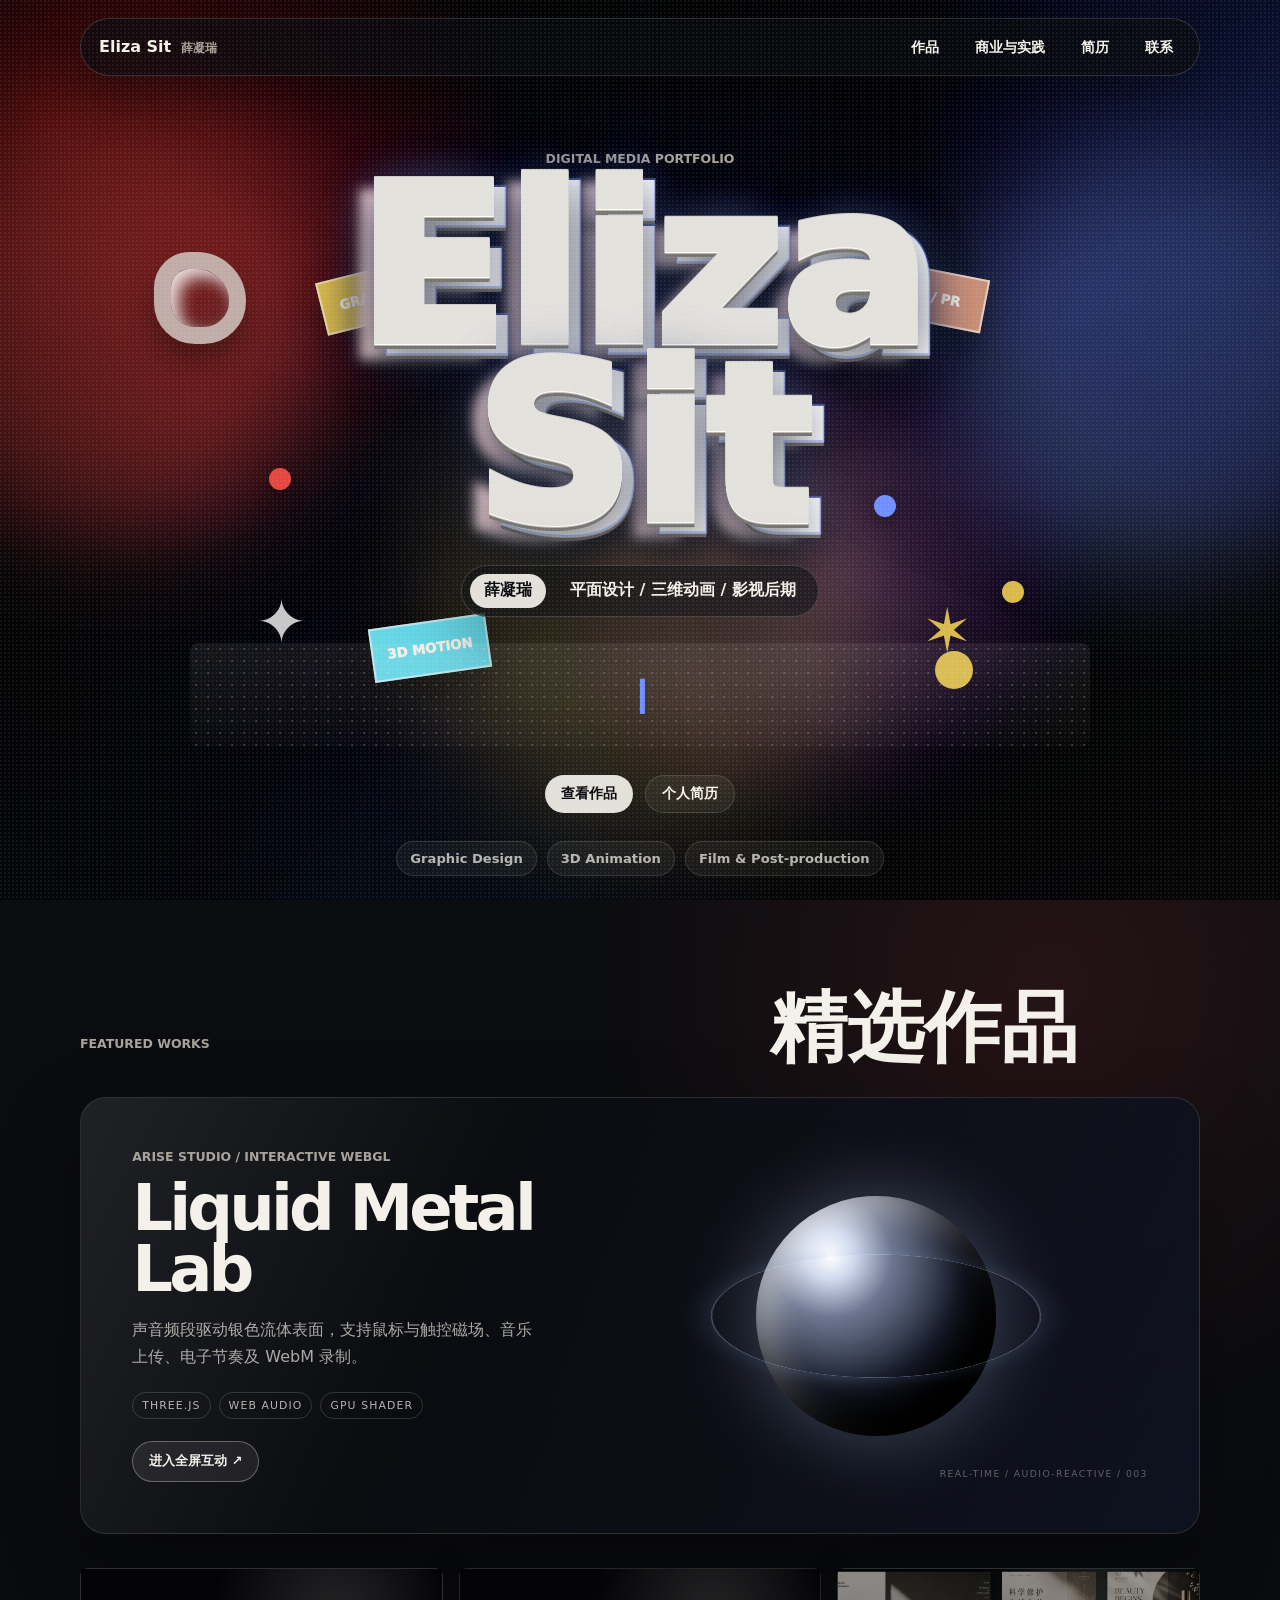
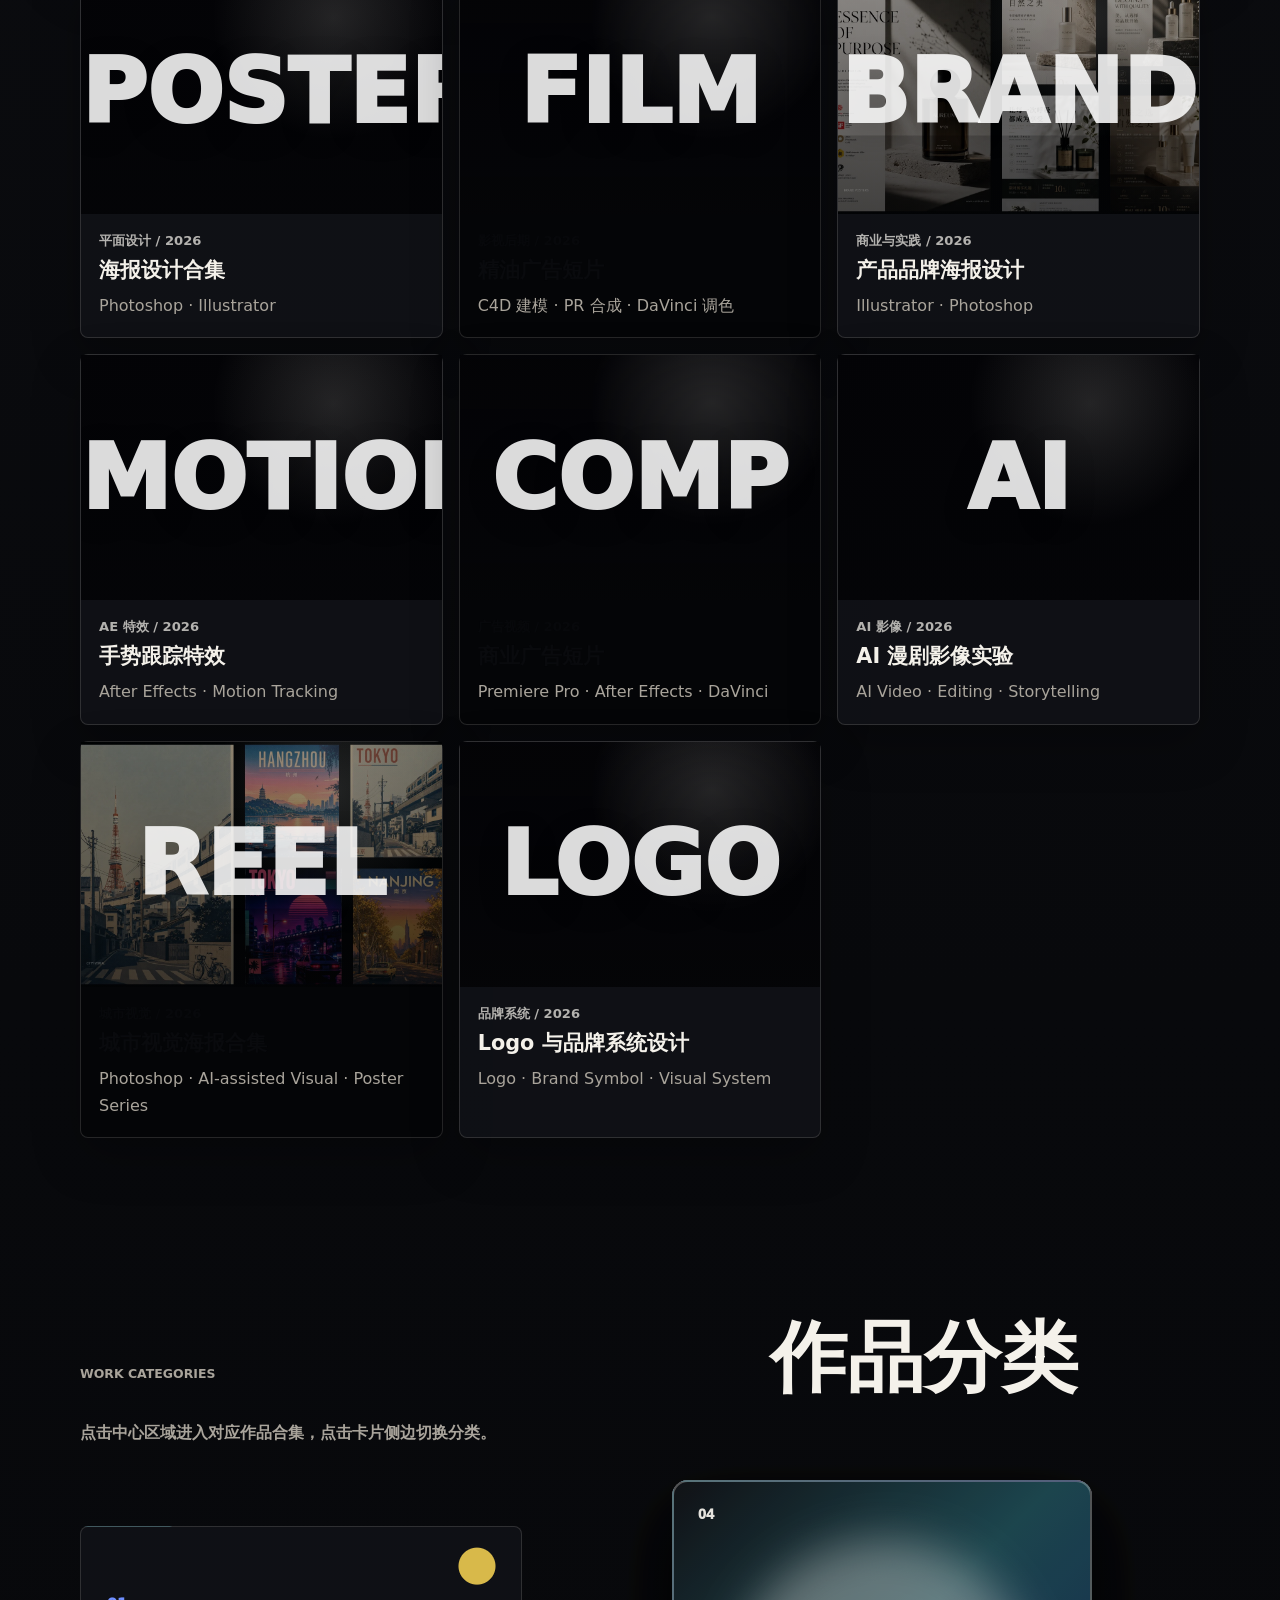
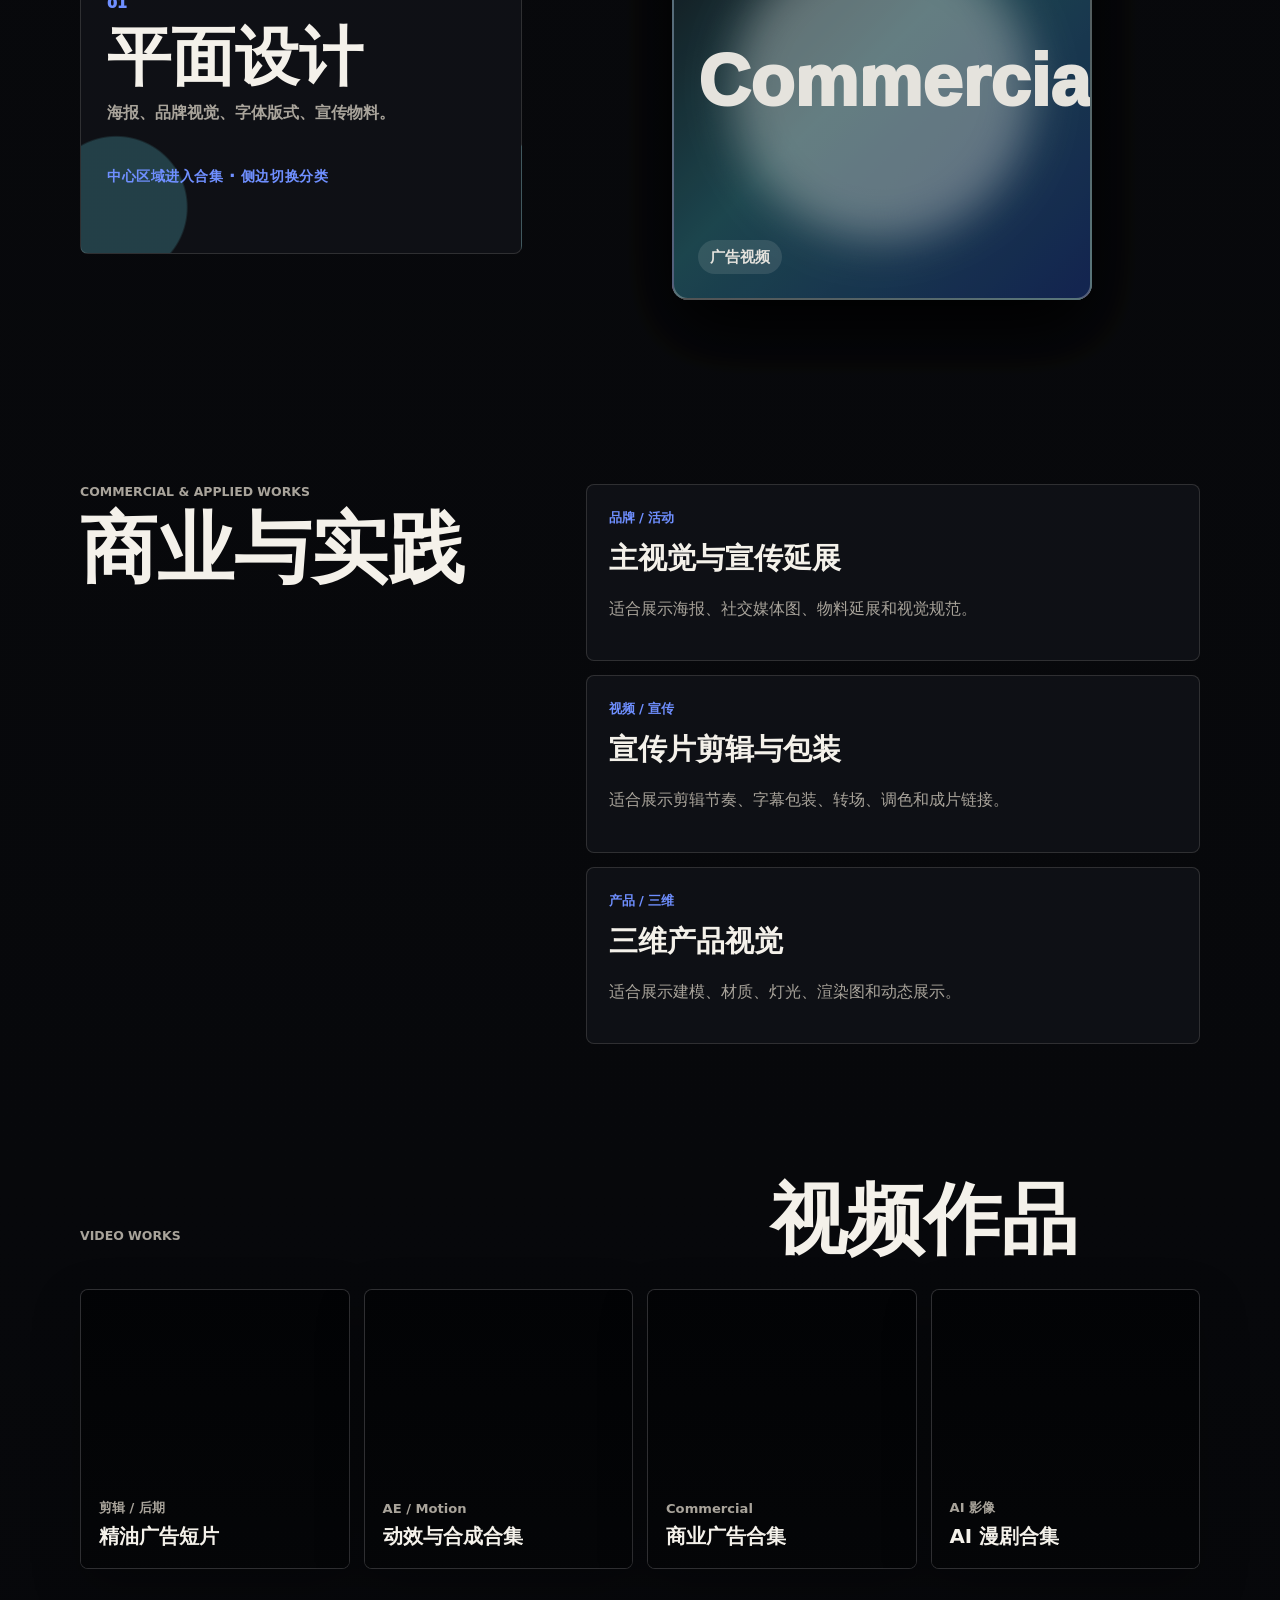
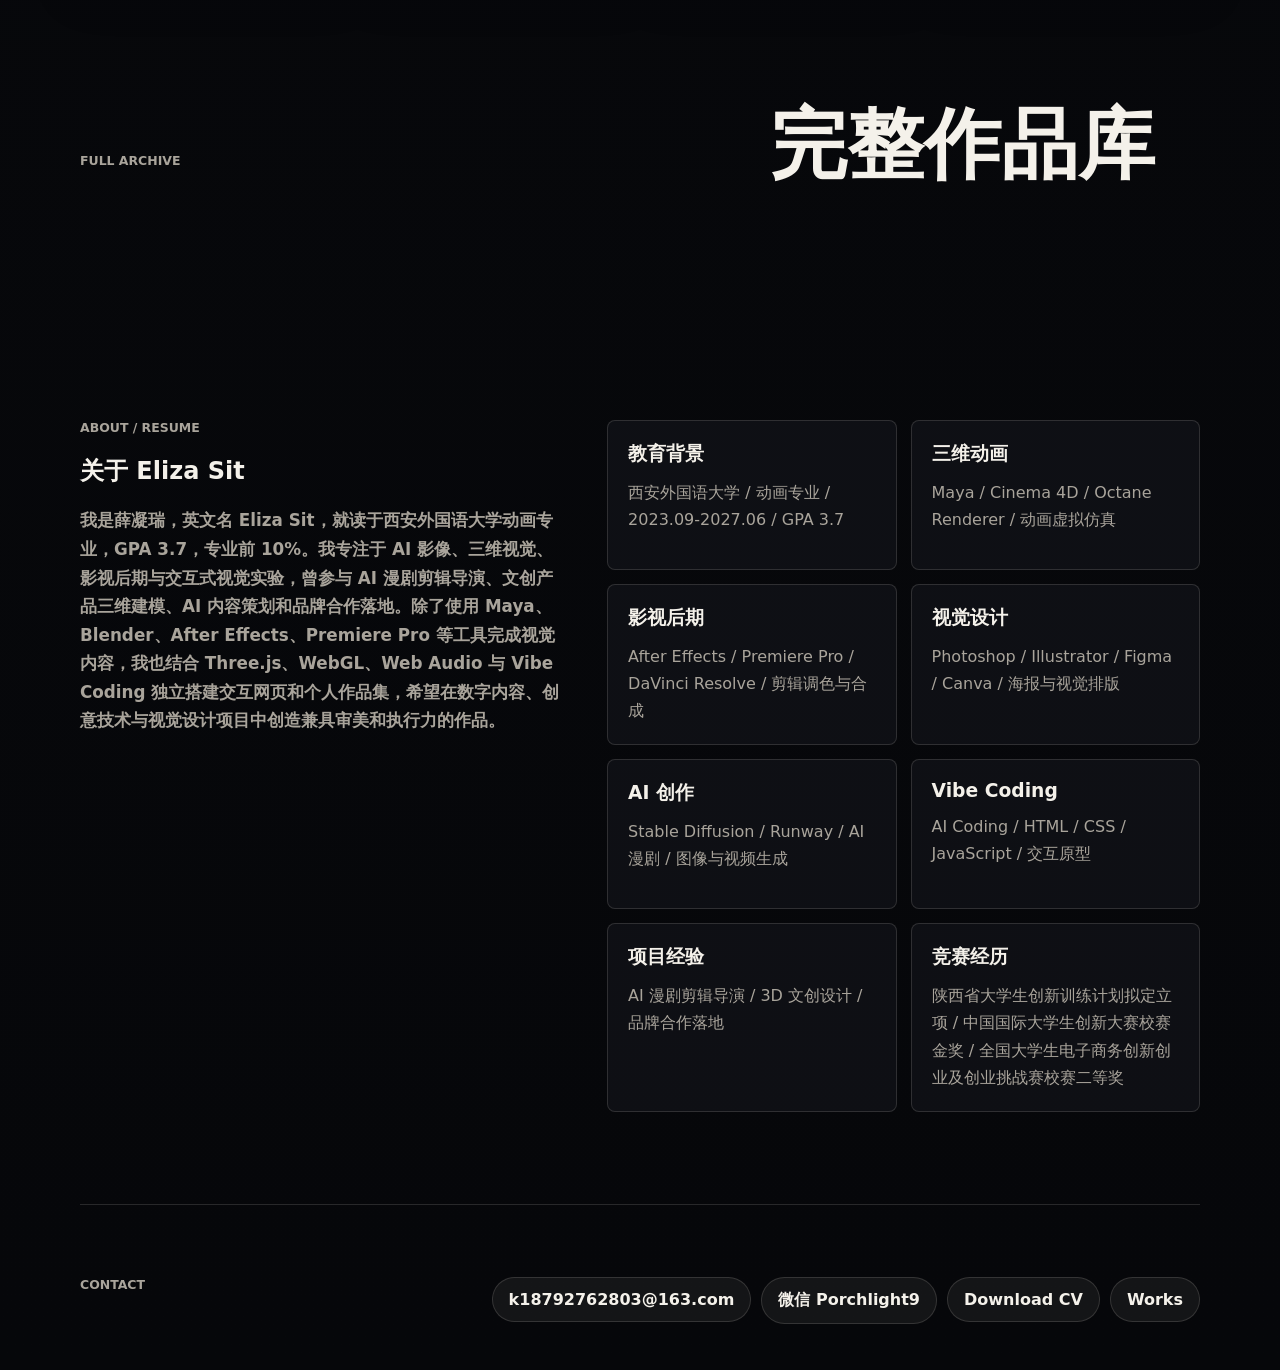
==== commit c9d1f320: "Refresh portfolio asset cache keys" ====
--- a/index.html
+++ b/index.html
@@ -373,9 +373,9 @@
       </div>
     </div>
 
-    <script src="assets/works-library.js?v=20261014-5"></script>
+    <script src="assets/works-library.js?v=20261017-1"></script>
     <script src="assets/components/liquid-metal-lab.js?v=20261015-1"></script>
-    <script src="assets/graphic-library.js?v=20261014-5"></script>
-    <script src="script.js?v=20261014-5"></script>
+    <script src="assets/graphic-library.js?v=20261017-1"></script>
+    <script src="script.js?v=20261017-1"></script>
   </body>
 </html>
--- a/styles.css
+++ b/styles.css
@@ -1618,6 +1618,31 @@
   font-size: 0.9rem;
 }
 
+.preview-unavailable {
+  width: min(100%, 760px);
+  min-height: 260px;
+  display: grid;
+  place-items: center;
+  align-content: center;
+  gap: 12px;
+  padding: 32px;
+  border: 1px solid var(--line);
+  border-radius: var(--radius);
+  background: radial-gradient(circle at 50% 35%, rgba(111, 143, 255, 0.12), #050608 62%);
+  color: var(--ink);
+  text-align: center;
+  box-shadow: var(--shadow);
+}
+
+.preview-unavailable strong {
+  font-size: 1.05rem;
+}
+
+.preview-unavailable span {
+  color: var(--muted);
+  font-size: 0.9rem;
+}
+
 .preview-meta {
   margin: 14px 0 0;
   color: rgba(244, 241, 234, 0.68);
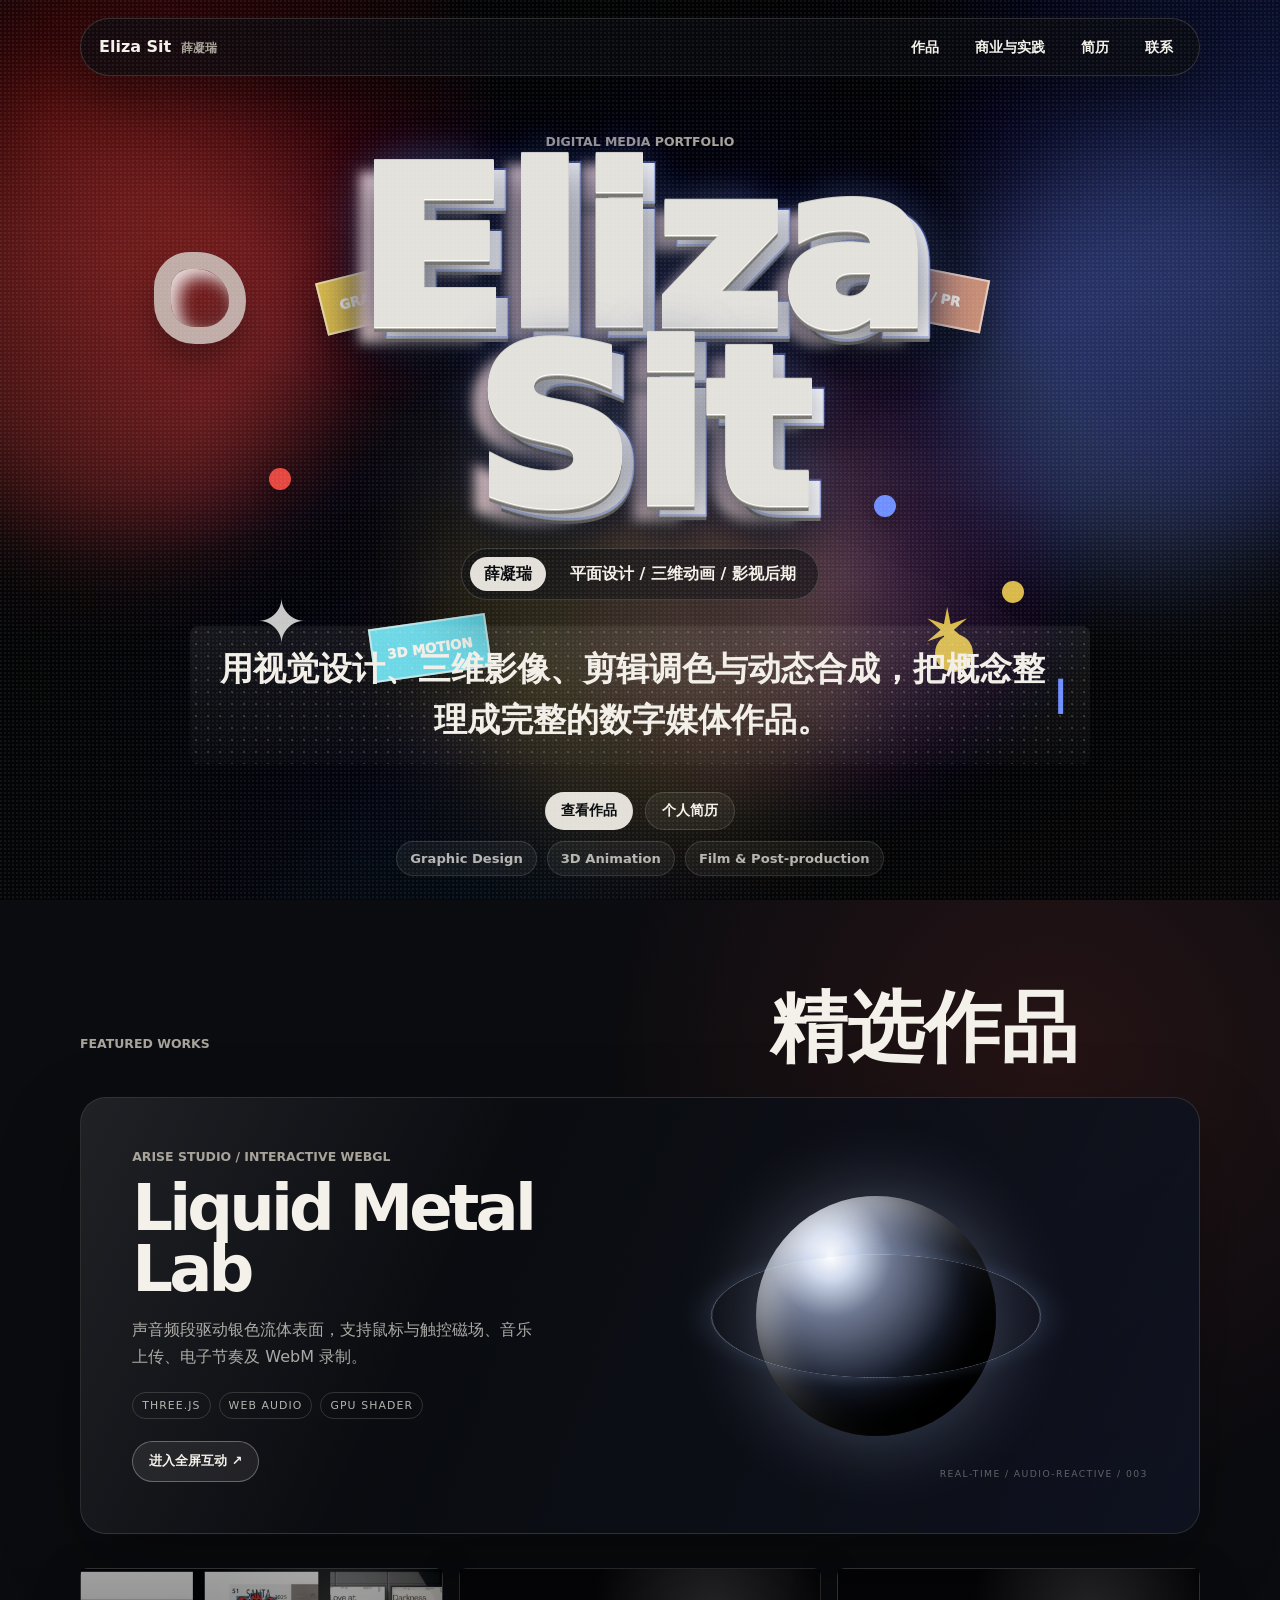
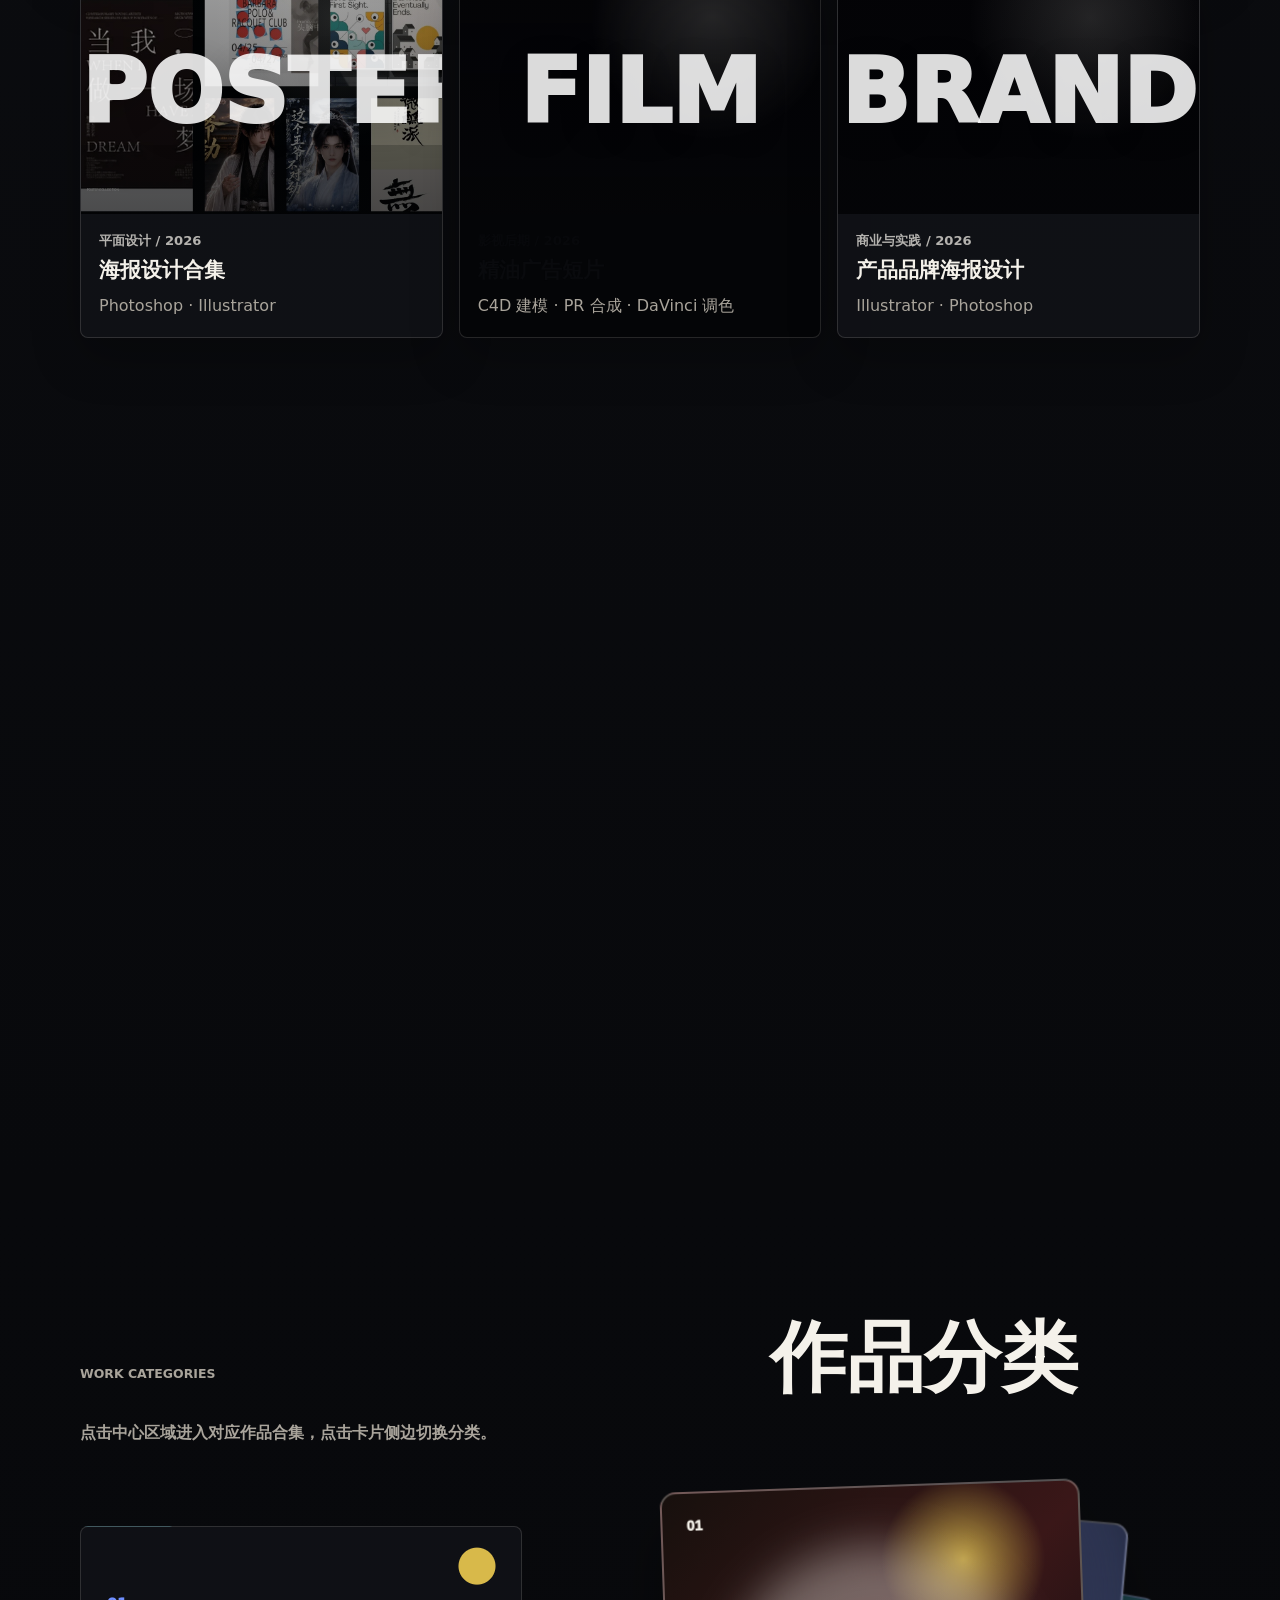
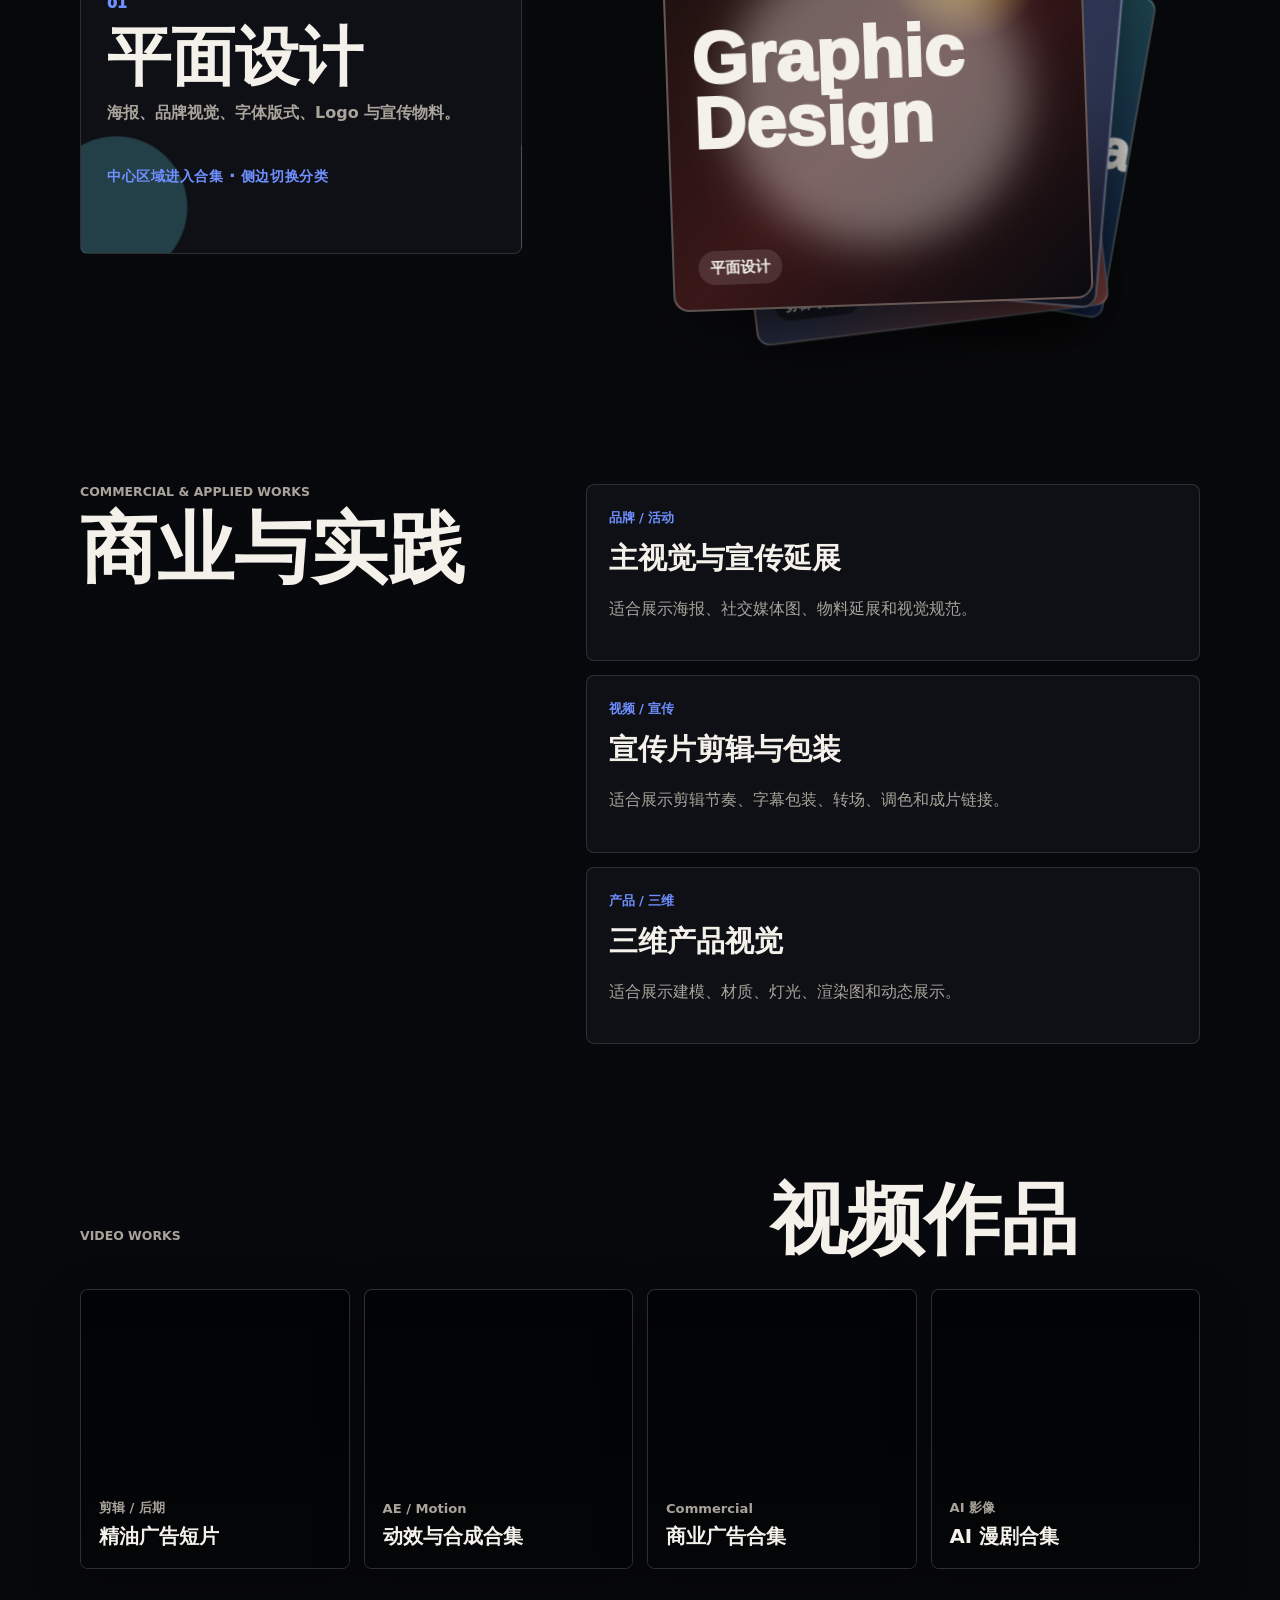
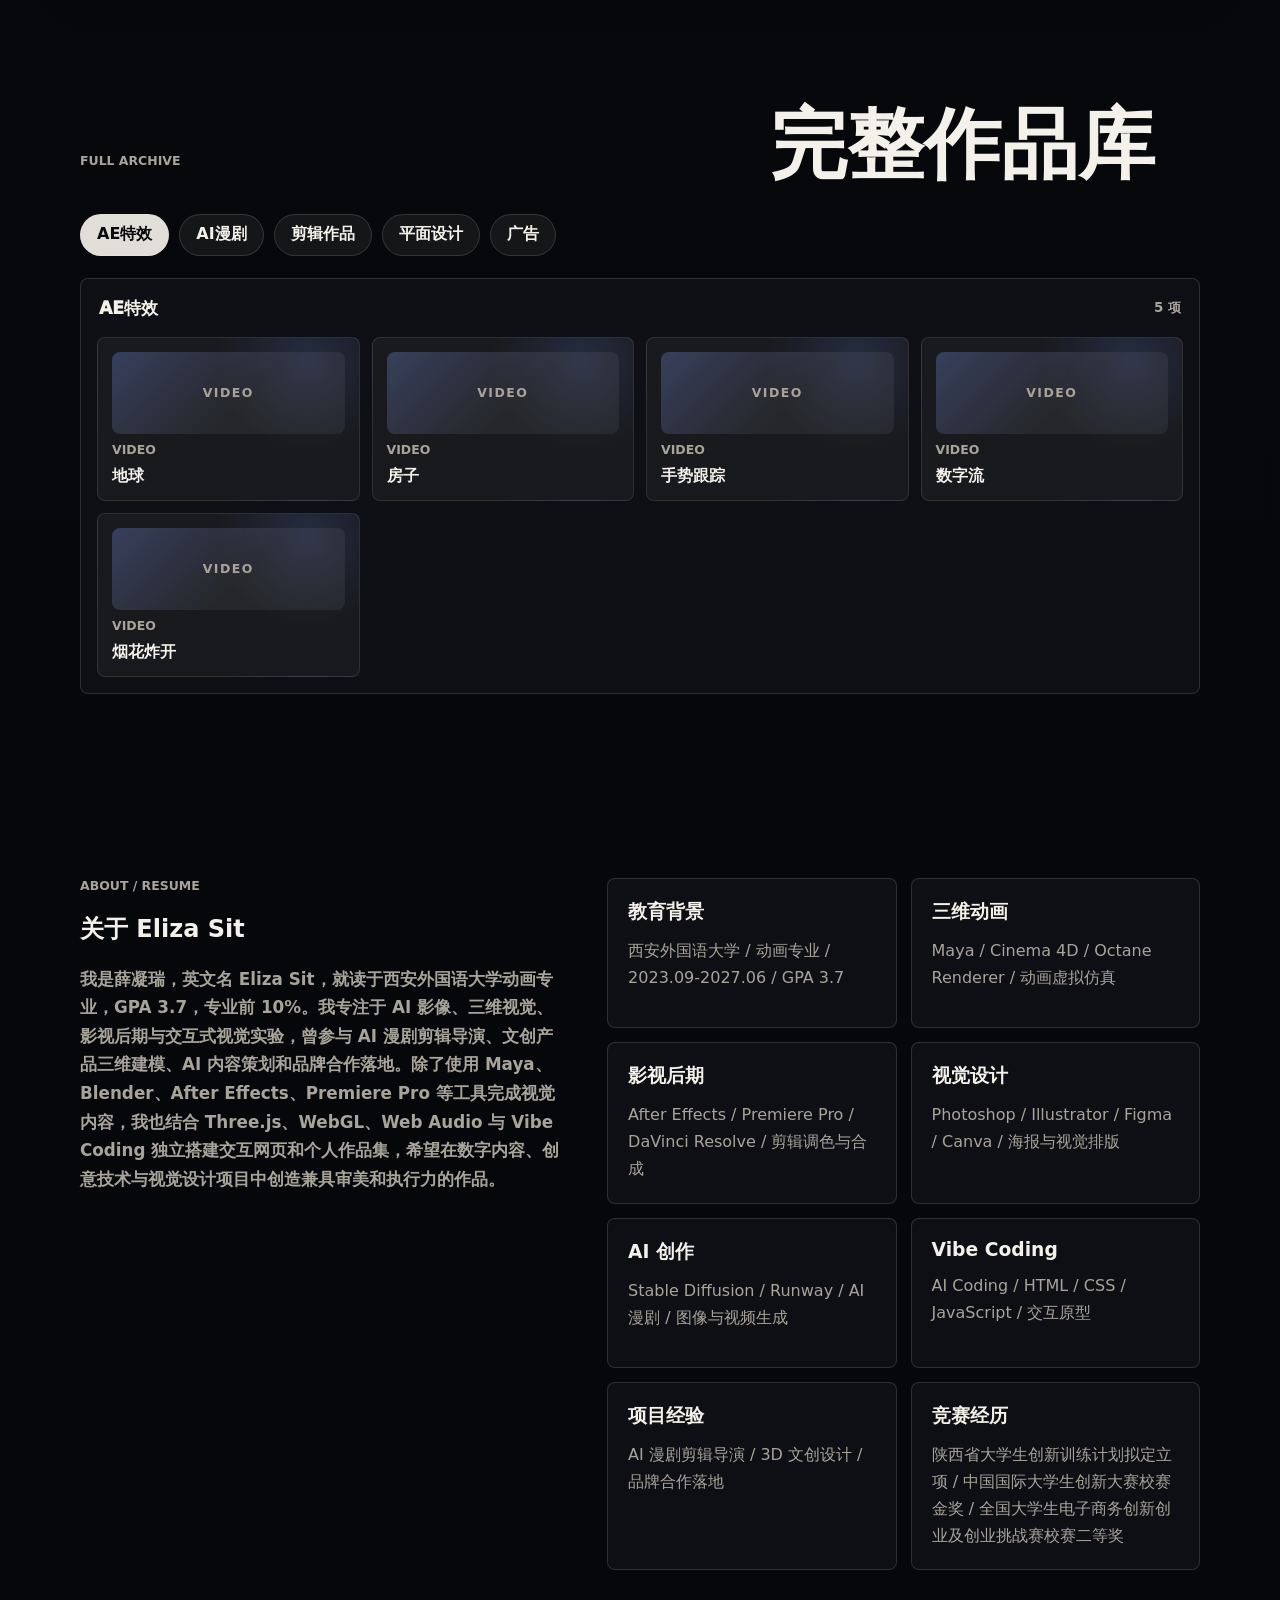
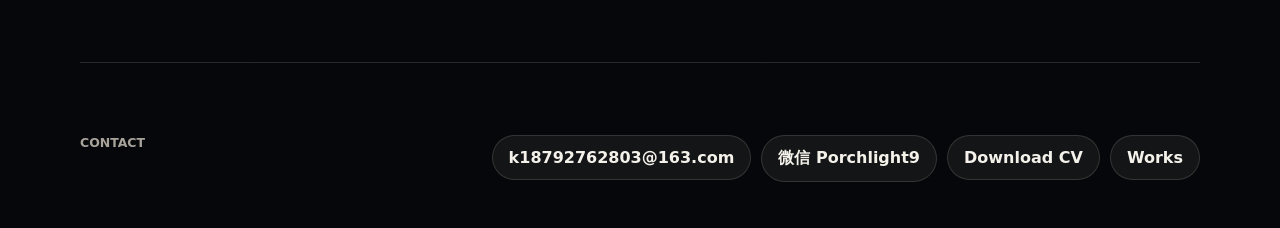
==== commit 521e1c7f: "Restore original portfolio exactly and fix online media" ====
--- a/index.html
+++ b/index.html
@@ -373,9 +373,9 @@
       </div>
     </div>
 
-    <script src="assets/works-library.js?v=20261017-1"></script>
+    <script src="assets/works-library.js?v=20261020-1"></script>
     <script src="assets/components/liquid-metal-lab.js?v=20261015-1"></script>
-    <script src="assets/graphic-library.js?v=20261017-1"></script>
-    <script src="script.js?v=20261017-1"></script>
+    <script src="assets/graphic-library.js?v=20261020-1"></script>
+    <script src="script.js?v=20261020-1"></script>
   </body>
 </html>
--- a/styles.css
+++ b/styles.css
@@ -1618,27 +1618,21 @@
   font-size: 0.9rem;
 }
 
-.preview-unavailable {
+.preview-local-only {
   width: min(100%, 760px);
   min-height: 260px;
   display: grid;
-  place-items: center;
-  align-content: center;
+  place-content: center;
   gap: 12px;
   padding: 32px;
   border: 1px solid var(--line);
   border-radius: var(--radius);
   background: radial-gradient(circle at 50% 35%, rgba(111, 143, 255, 0.12), #050608 62%);
-  color: var(--ink);
   text-align: center;
   box-shadow: var(--shadow);
 }
 
-.preview-unavailable strong {
-  font-size: 1.05rem;
-}
-
-.preview-unavailable span {
+.preview-local-only span {
   color: var(--muted);
   font-size: 0.9rem;
 }
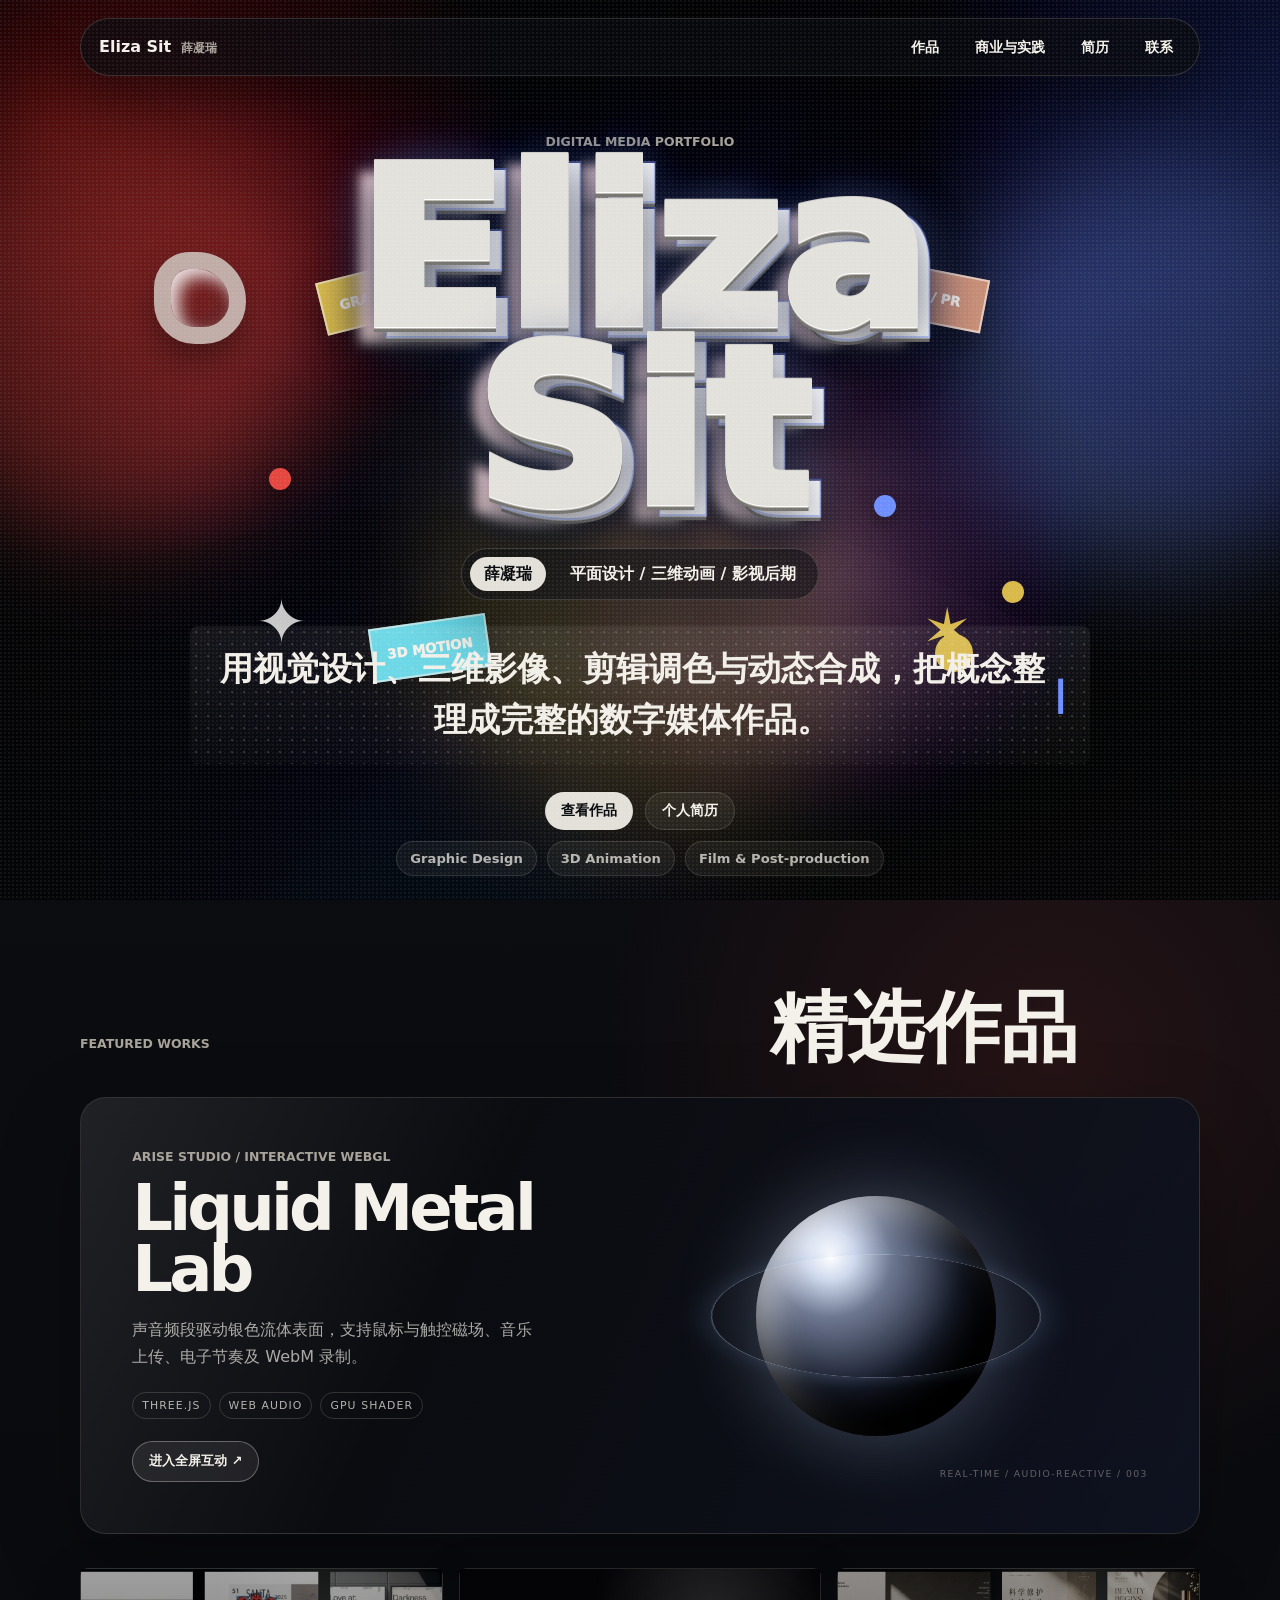
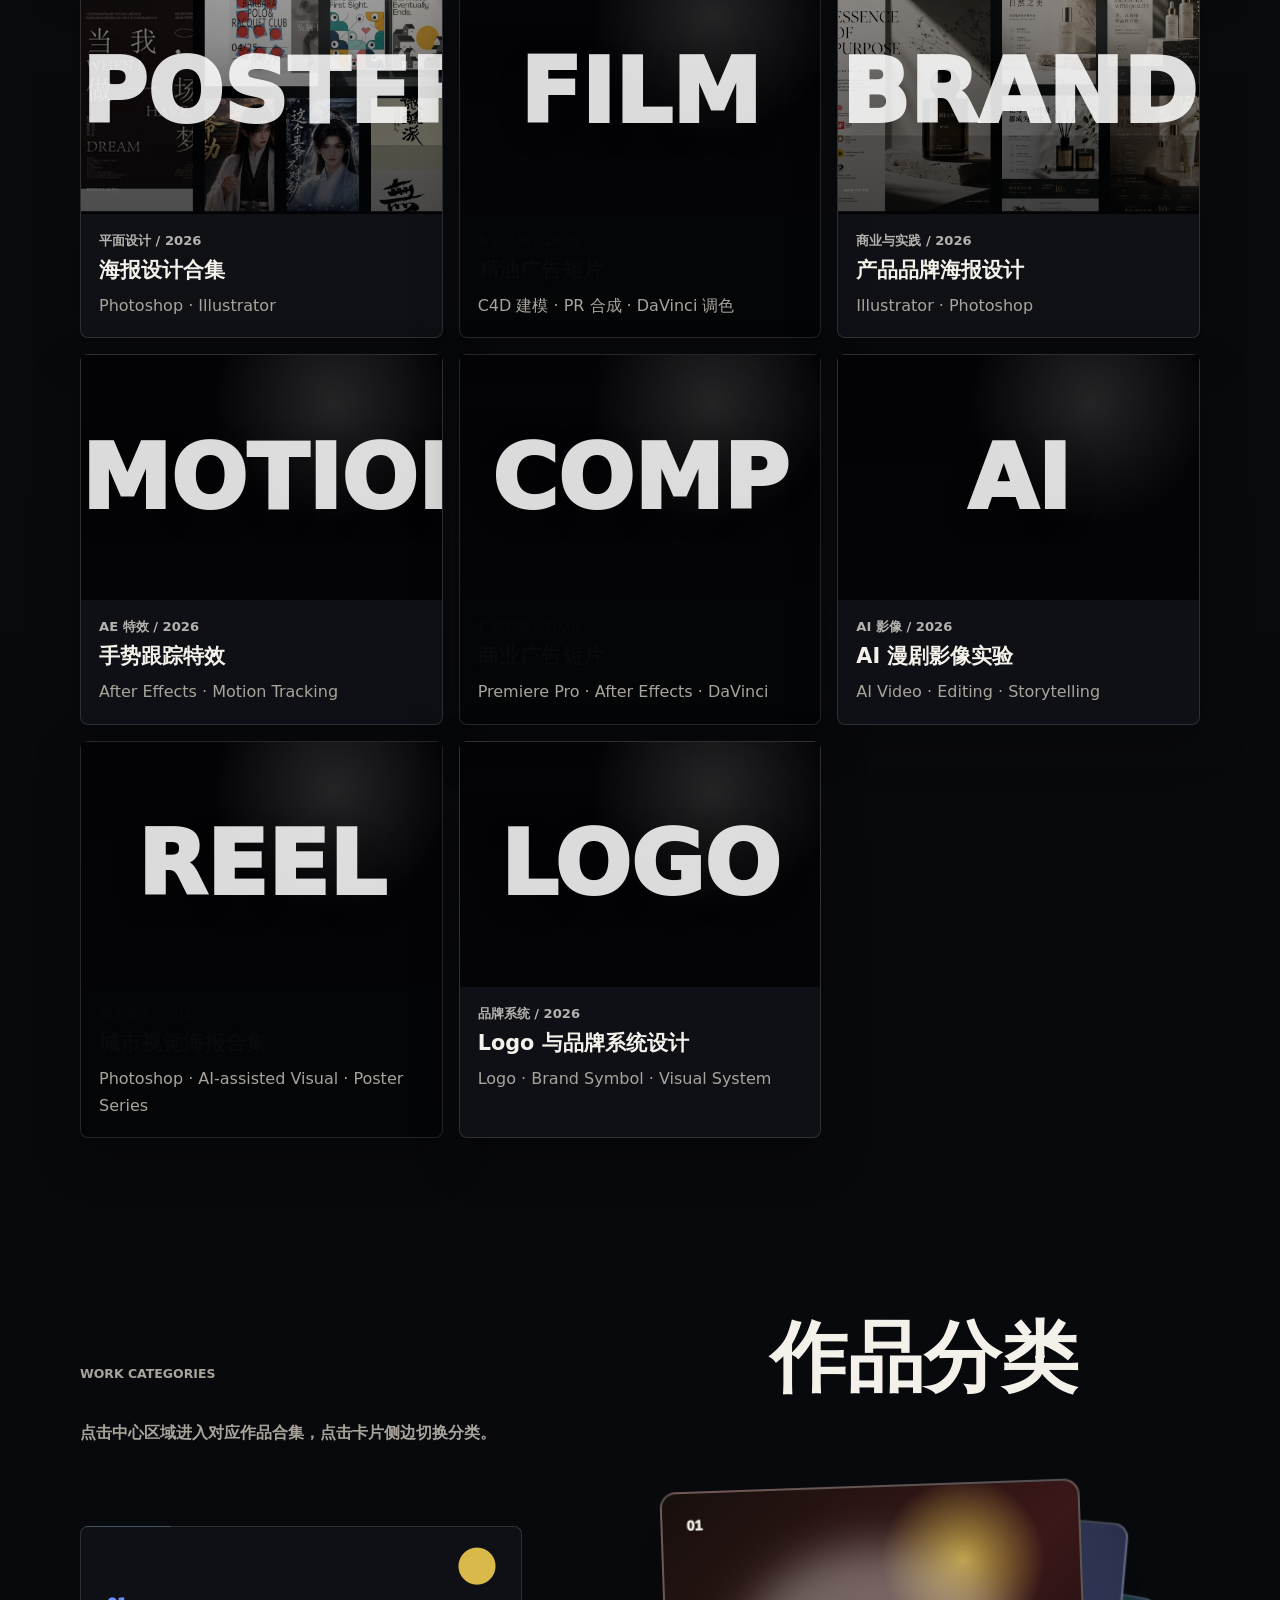
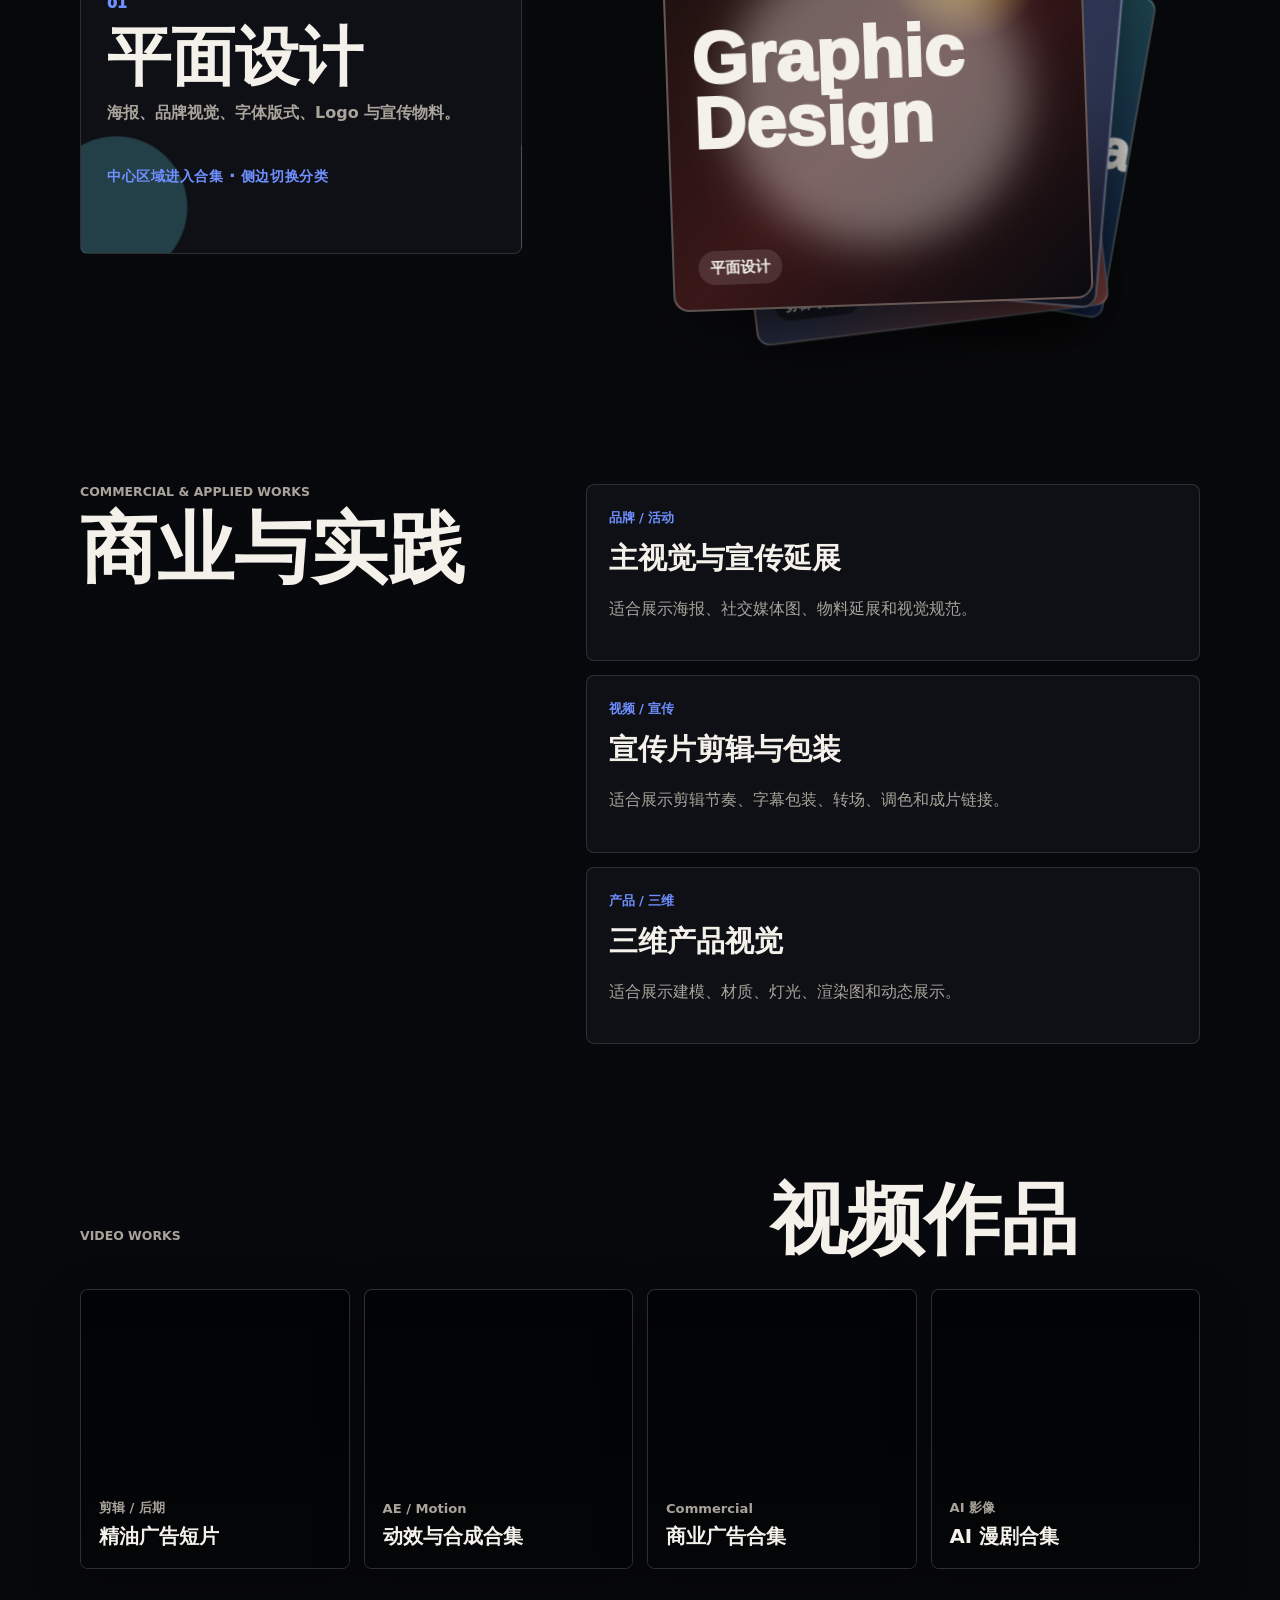
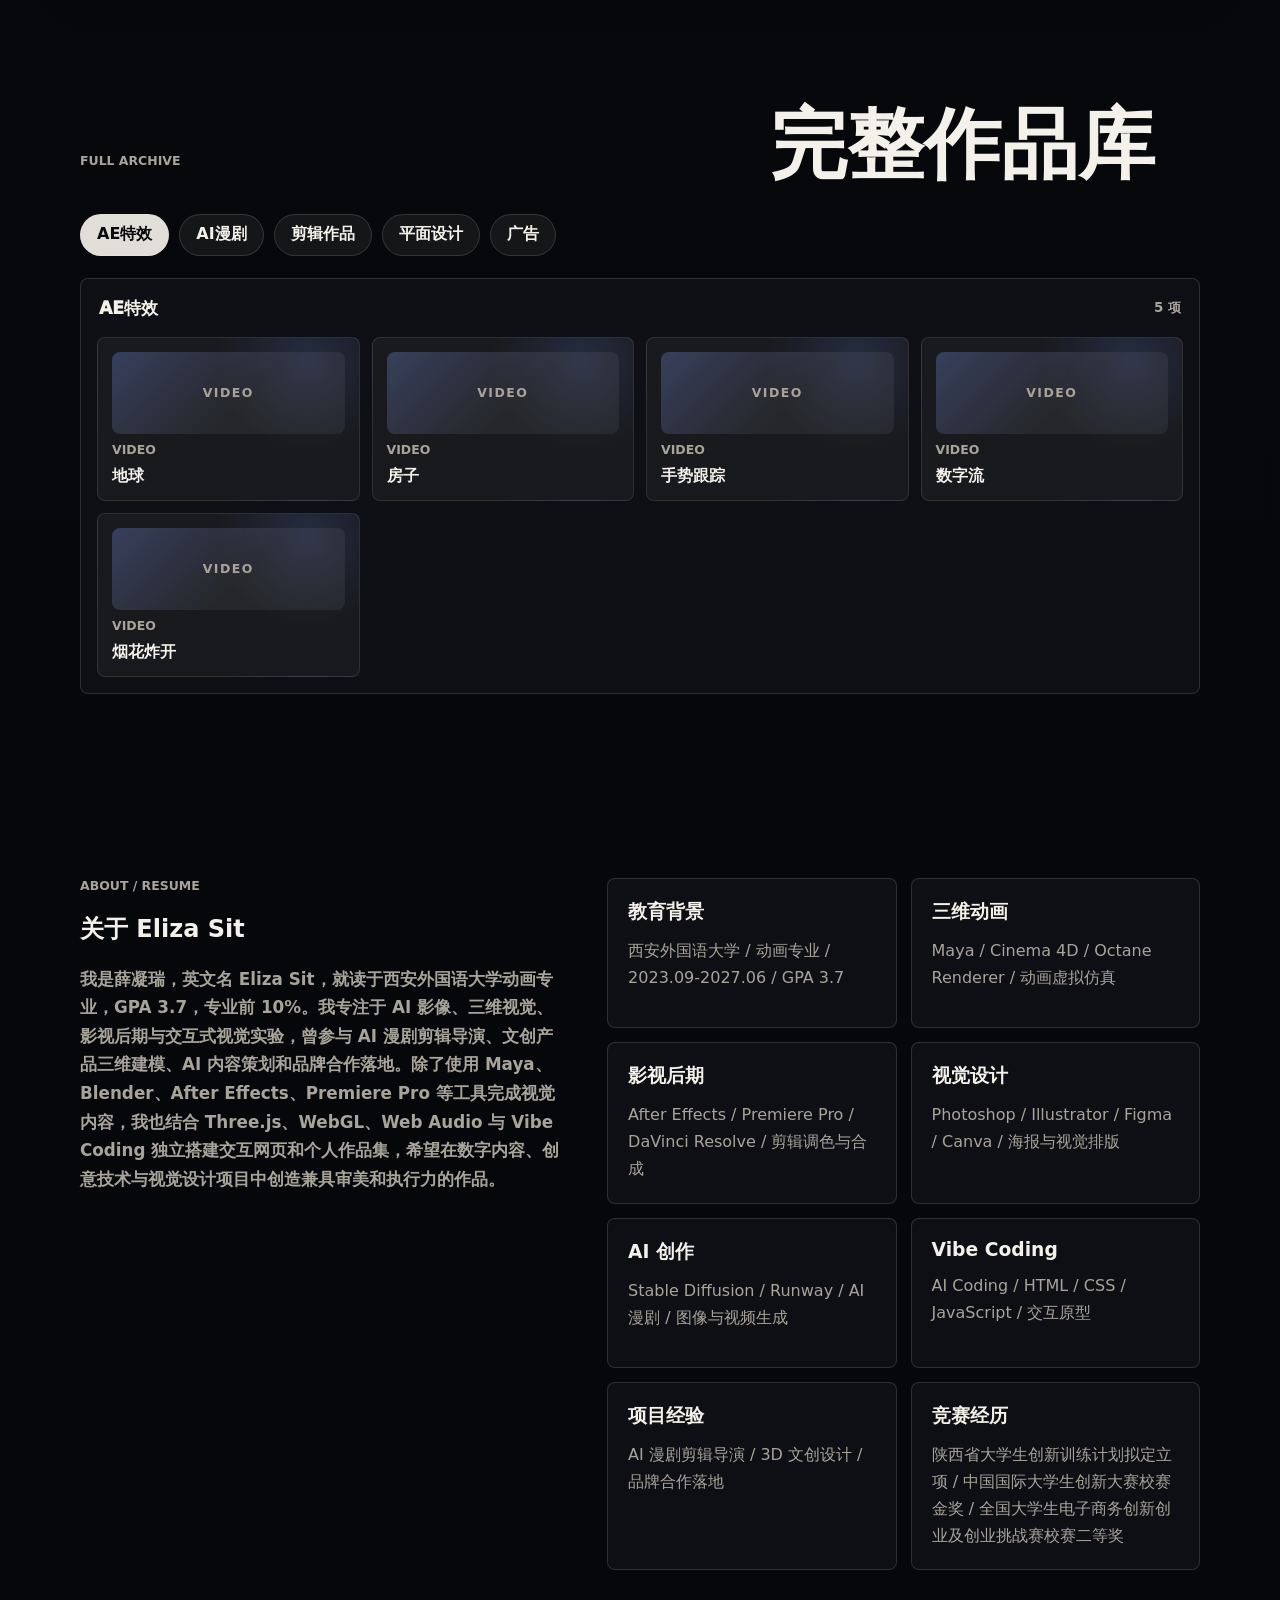
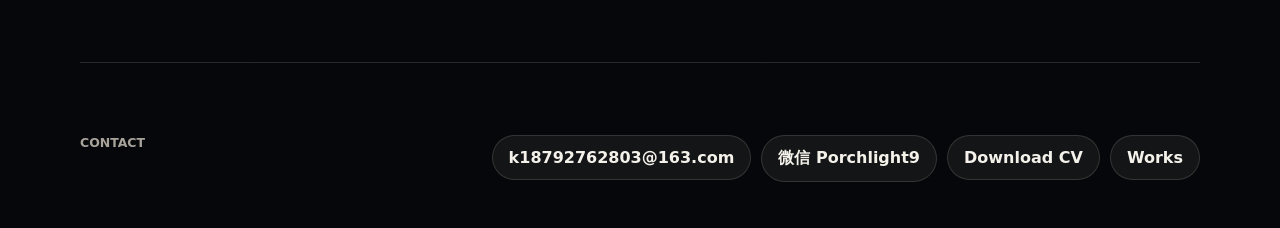
==== commit 8e94be99: "Host compressed web versions of portfolio videos" ====
--- a/index.html
+++ b/index.html
@@ -373,9 +373,9 @@
       </div>
     </div>
 
-    <script src="assets/works-library.js?v=20261020-1"></script>
+    <script src="assets/works-library.js?v=20261021-1"></script>
     <script src="assets/components/liquid-metal-lab.js?v=20261015-1"></script>
-    <script src="assets/graphic-library.js?v=20261020-1"></script>
-    <script src="script.js?v=20261020-1"></script>
+    <script src="assets/graphic-library.js?v=20261021-1"></script>
+    <script src="script.js?v=20261021-1"></script>
   </body>
 </html>
